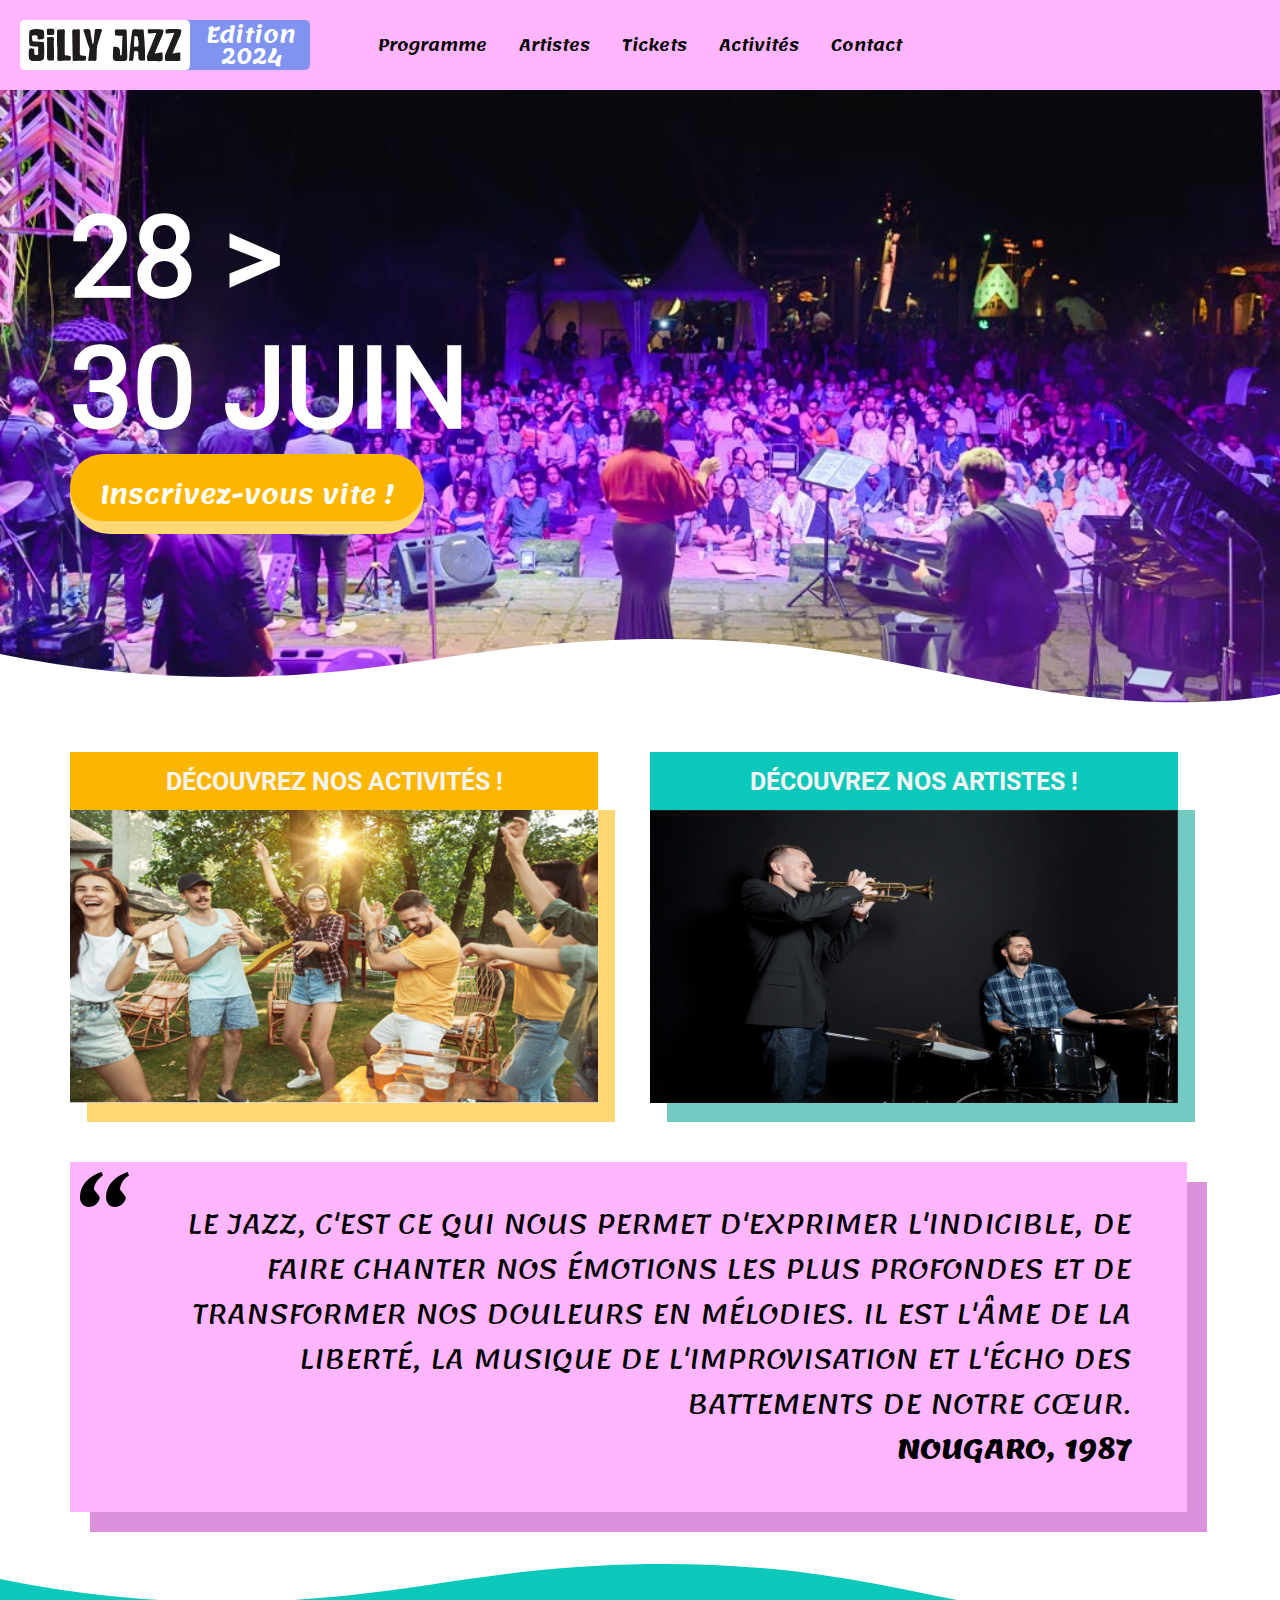
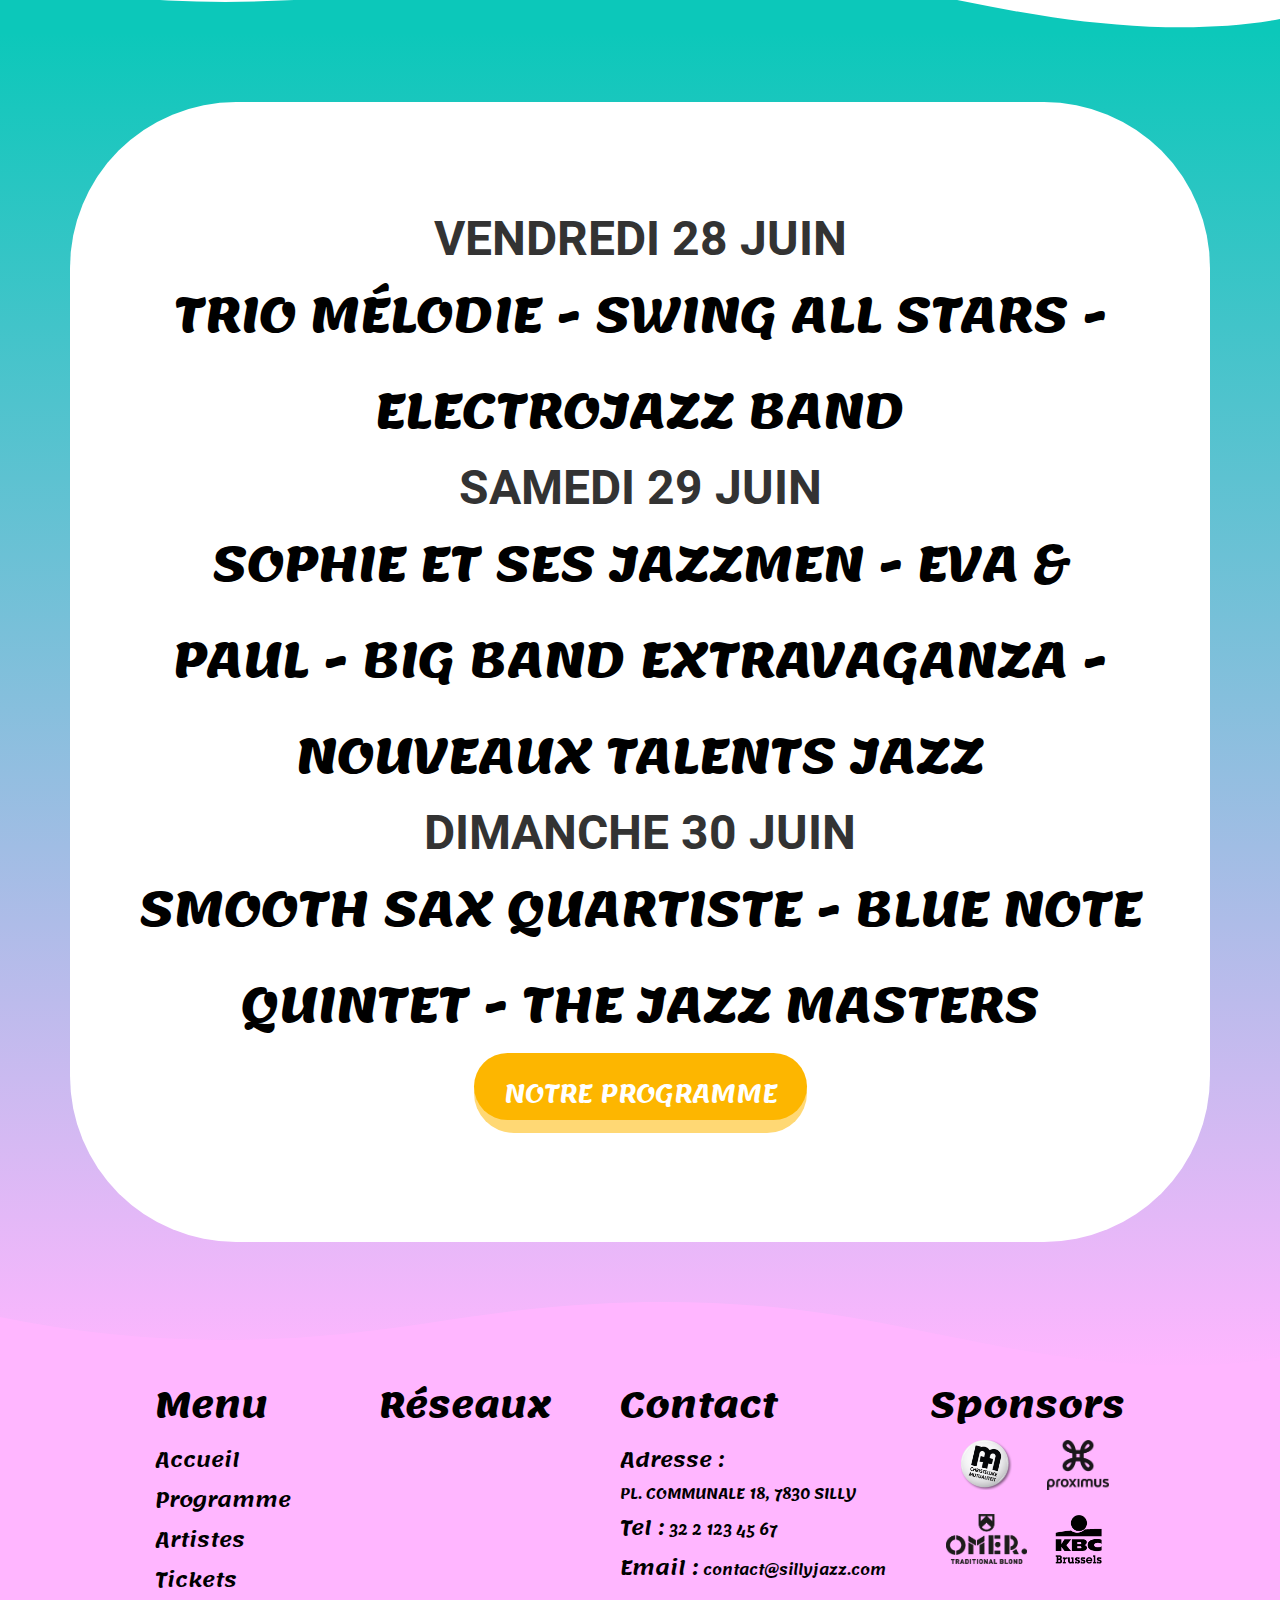
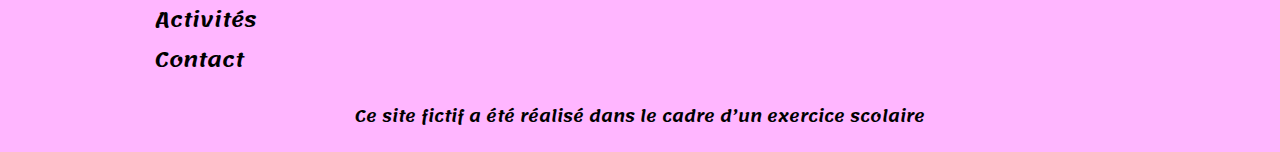
==== festival2024/index.html @ c4e8d59d "Add files via upload" ====
<!DOCTYPE html>
<html lang="fr">
<head>
    <meta charset="UTF-8">
    <meta name="viewport" content="width=device-width, initial-scale=1.0">
    <meta name="title" content="SillyJazz"> 
    <meta name="description" content="Rejoignez le Festival de Jazz Évasion 2024 à Silly pour trois jours de musique envoûtante, d'activités interactives et de gastronomie savoureuse dans un cadre accueillant et inclusif.">
    <link rel="stylesheet" href="style.css">
    <title>Accueil</title>
    <!-- lien font-awasome -->
    <link rel="stylesheet" href="https://cdnjs.cloudflare.com/ajax/libs/font-awesome/6.5.2/css/all.min.css" integrity="sha512-SnH5WK+bZxgPHs44uWIX+LLJAJ9/2PkPKZ5QiAj6Ta86w+fsb2TkcmfRyVX3pBnMFcV7oQPJkl9QevSCWr3W6A==" crossorigin="anonymous" referrerpolicy="no-referrer" />
    <link rel="manifest" href="manifest.json">
    <!-- icones windows -->
    <link rel="icon" type="image/png" href="images/icons/icon-16x16.png" sizes="16x16"> 
    <link rel="icon" type="image/png" href="images/icons/icon-32x32.png" sizes="32x32"> 
    <!-- icone racourcie safari -->
    <link rel="mask-icon" href="images/icons/icon-16x16.png" color="#ffffff">
    <!-- icones apple -->
    <link rel="apple-touch-icon" sizes="128x128" href="images/icons/icon-128x128.png"> 
    <link rel="apple-touch-icon" sizes="192x192" href="images/icons/icon-192x192.png">

    <!-- open-graph -->
    <meta property="og:title" content="SillyJazz festival">
    <meta property="og:type" content="website">
    <meta property="og:image" content="http://alexandre-boutry.be/images/logo.png">
    <meta property="og:image:width" content="1650"> <meta property="og:image:height" content="484">
    <meta property="og:url" content="http://alexandre-boutry.be/"> 
    <meta property="og:description" content="Rejoignez le Festival de Jazz Évasion 2024 à Silly pour trois jours de musique envoûtante, d'activités interactives et de gastronomie savoureuse dans un cadre accueillant et inclusif.">
    <!-- open-graph fa-x-twitter -->
    <meta name="twitter:card" content="summary">
    <meta name="twitter:site" content="http://alexandre-boutry.be/">
    <meta name="twitter:title" content="SillyJazz">
    <meta name="twitter:description" content="Rejoignez le Festival de Jazz Évasion 2024 à Silly pour trois jours de musique envoûtante, d'activités interactives et de gastronomie savoureuse dans un cadre accueillant et inclusif.">
    <meta name="twitter:image" content="http://alexandre-boutry.be/images/icons/icon-128x128_background.svg">
    
</head>
<body>
    <header> 
        <button id="ouvrirnav" class="menu-btn">&#9776;</button>
        <!-- premier navbar (visible jusqu'à 1200px sauf logo) -->
        <nav class="navbar">
            <a href="index.html" id="logo">
                <div class="logo-container">
                    <img src="images/logo.svg" alt="Silly Jazz Logo" class="logo">
                    <span class="edition"><h2>Edition<br>2024</h2></span>
                </div>
            </a>
            <nav class="nav">
                <ul>
                    <li><a href="programme.html">Programme</a></li>
                    <li><a href="artistes.html">Artistes</a></li>
                    <li><a href="tickets.html">Tickets</a></li>
                    <li><a href="activite.html">Activités</a></li>
                    <li><a href="contact.html">Contact</a></li>
                </ul>
            </nav>
            <div class="social-media">
                <a href=""><i class="fa-brands fa-facebook"></i></a>
                <a href=""><i class="fa-brands fa-x-twitter"></i></a>
                <a href=""><i class="fa-brands fa-spotify"></i></a>
                <a href=""><i class="fa-brands fa-youtube"></i></a>
            </div>
        </nav>
        <!-- deuxième navbar (caché -100vh au dessus de l'écran) -->
        <nav id="slidingMenu" class="menu-hidden">
            <button id="fermernav" class="menu-btn">&times;</button>
            <nav class="nav">
                <ul>
                    <li><a href="programme.html">Programme</a></li>
                    <li><a href="artistes.html">Artistes</a></li>
                    <li><a href="tickets.html">Tickets</a></li>
                    <li><a href="activite.html">Activités</a></li>
                    <li><a href="contact.html">Contact</a></li>
                </ul>
            </nav>
            <div class="social-media">
                <a href=""><i class="fa-brands fa-facebook"></i></a>
                <a href=""><i class="fa-brands fa-x-twitter"></i></a>
                <a href=""><i class="fa-brands fa-spotify"></i></a>
                <a href=""><i class="fa-brands fa-youtube"></i></a>
            </div>
        </nav>
    </header>
    <div class="index">
        <div class="index_header">
            <div></div>
            <div class="index_container">
                <h1>28 ><br>
                30 juin</h1>
                <a href="tickets.html"><button class="bouton">Inscrivez-vous vite !</button></a>

            </div>
            <div class="shape-divider-bottom1">
                <svg data-name="Layer 1" xmlns="http://www.w3.org/2000/svg" viewBox="0 0 1200 120" preserveAspectRatio="none">
                    <path d="M985.66,92.83C906.67,72,823.78,31,743.84,14.19c-82.26-17.34-168.06-16.33-250.45.39-57.84,11.73-114,31.07-172,41.86A600.21,600.21,0,0,1,0,27.35V120H1200V95.8C1132.19,118.92,1055.71,111.31,985.66,92.83Z" class="shape-fill"></path>
                </svg>
            </div>
        </div>
        <main class="main">
            <div class="info">
                <div class="card_container">
                    <div class="card1">
                        <a href="activite.html">
                            <div class="main_card">
                                <div class="titre">
                                    <h1>Découvrez nos activités !</h1>
                                </div>
                                <div class="content">
                                    <img src="images/card1.jpg" alt="Activités">
                                </div>
                            </div>
                            <div class="arriere_card"></div>
                        </a>
                    </div>
                    <div class="card2">
                             <a href="artistes.html">
                        <div class="main_card">
                            <div class="titre">
                                <h1>Découvrez nos artistes !</h1>
                            </div>
                            <div class="content">
                                <img src="images/card2.jpg" alt="Artistes">
                            </div>
                        </div>
                    <div class="arriere_card"></div>
                    </a>
                    </div>
                    <div class="card3">
                        <img src="images/citation.svg" alt="apostrophe">
                        <div class="main_card">
                            <p>Le jazz, c'est ce qui nous permet d'exprimer l'indicible, de faire chanter nos émotions les plus profondes et de transformer nos douleurs en mélodies. Il est l'âme de la liberté, la musique de l'improvisation et l'écho des battements de notre cœur.
                            </br><span> Nougaro, 1987</span></p>
                        </div>
                        <div class="arriere_card"></div>
                    </div>
                </div>
            </div>
            <div class="line_up">
                <div class="shape-divider-bottom2">
                    <svg data-name="Layer 1" xmlns="http://www.w3.org/2000/svg" viewBox="0 0 1200 120" preserveAspectRatio="none">
                        <path d="M985.66,92.83C906.67,72,823.78,31,743.84,14.19c-82.26-17.34-168.06-16.33-250.45.39-57.84,11.73-114,31.07-172,41.86A600.21,600.21,0,0,1,0,27.35V120H1200V95.8C1132.19,118.92,1055.71,111.31,985.66,92.83Z" class="shape-fill"></path>
                    </svg>
                </div>
                <div class="line_up_flex">
                <div class="line_up_container">
                    <div class="line_up_text">
                        <a href="programme.html"><span class="date"><h2>vendredi 28 juin</h2></span></a>
                        <a href="artistes_detail.html"><span>TRIO méLODIE</span></a><a href="artistes_detail.html"><span> - Swing all stars</span></a><a href="artistes_detail.html"><span> - ElectroJazz Band</span></a>
                        <a href="programme.html"><span class="date"><h2>samedi 29 juin</h2></span></a>
                        <a href="artistes_detail.html"><span>Sophie et ses Jazzmen</span></a><a href="artistes_detail.html"><span> - Eva & <br>Paul </span></a><a href="artistes_detail.html"><span> - Big Band Extravaganza </span></a><a href="artistes_detail.html"><span> - Nouveaux Talents Jazz</span></a>
                        <a href="programme.html"><span class="date"><h2>dimanche 30 juin</h2></span></a>
                        <a href="artistes_detail.html"><span>Smooth Sax Quartiste </span></a><a href="artistes_detail.html"><span>- Blue Note Quintet </span></a><a href="artistes_detail.html"><span> - The Jazz Masters</span></a>
                        <br><a href="programme.html"><button class="bouton">NOTRE PROGRAMME</button></a>
                    </div>
                </div>
                </div>
            </div>
        </main>
    </div>
    <footer>
        <div class="shape-divider-bottom3">
            <svg data-name="Layer 1" xmlns="http://www.w3.org/2000/svg" viewBox="0 0 1200 120" preserveAspectRatio="none">
                <path d="M985.66,92.83C906.67,72,823.78,31,743.84,14.19c-82.26-17.34-168.06-16.33-250.45.39-57.84,11.73-114,31.07-172,41.86A600.21,600.21,0,0,1,0,27.35V120H1200V95.8C1132.19,118.92,1055.71,111.31,985.66,92.83Z" class="shape-fill"></path>
            </svg>
        </div>
        <div class="footer">
            <div class="espace_footer"></div>
            <div class="menu">
                <h3>Menu</h3>
                <ul>
                    <li><a href="index.html">Accueil</a></li>
                    <li><a href="programme.html">Programme</a></li>
                    <li><a href="artistes.html">Artistes</a></li>
                    <li><a href="tickets.html">Tickets</a></li>
                    <li><a href="activite.html">Activités</a></li>
                    <li><a href="contact.html">Contact</a></li>
                </ul>
            </div>
            <div class="social">
                <h3>Réseaux</h3>
                <div class="social-media">
                    <a href=""><i class="fa-brands fa-facebook"></i></a>
                    <a href=""><i class="fa-brands fa-x-twitter"></i></a>
                    <a href=""><i class="fa-brands fa-spotify"></i></a>
                    <a href=""><i class="fa-brands fa-youtube"></i></a>
                </div>
            </div>
            <div class="contact">
                <h3>Contact</h3>
                <p><span>Adresse :</span><br>PL. COMMUNALE 18, 7830 SILLY</p>
                <p><span>Tel :</span> 32 2 123 45 67</p>
                <p><span>Email :</span> contact@sillyjazz.com</p>
            </div>
            <div class="sponsor">
                <h3>Sponsors</h3>
                <div class="sponsors">
                    <a href="https://www.kbcbrussels.be/particuliers/fr.html?zone=topnav"><img src="images/partenaires/mutualite.png" alt="partenaire Mutualité chétienne"></a>
                    <a href="https://www.proximus.be/fr"><img src="images/partenaires/proximus.png" alt="partenaire Proximus"></a>
                    <a href="https://www.omervanderghinste.be/fr"><img src="images/partenaires/omer.png" alt="partenaire OMER Bière traditionnelle"></a>
                    <a href="https://www.cm.be/nl/welkom-bij-cm"><img src="images/partenaires/kbc.png" alt="partenaire KBC Bruxelles"></a>                 
                </div>
            </div>
            <div class="espace_footer"></div>
            <div class="footer-note">
                <p>Ce site fictif a été réalisé dans le cadre d’un exercice scolaire</p>
            </div>
        </div>
    </footer>
</body>
</html>

<script>
    document.addEventListener("DOMContentLoaded", function() {
const ouvrirnav = document.getElementById("ouvrirnav");
const fermernav = document.getElementById("fermernav");
const slidingMenu = document.getElementById("slidingMenu");

ouvrirnav.addEventListener("click", function() {
    slidingMenu.classList.add("menu-visible");
    slidingMenu.classList.remove("menu-hidden");
});

fermernav.addEventListener("click", function() {
    slidingMenu.classList.remove("menu-visible");
    slidingMenu.classList.add("menu-hidden");
    });
});
</script>
---- festival2024/style.css ----
@charset "UTF-8";
@font-face {
  font-family: "Lemonada Regular";
  font-style: normal;
  font-weight: normal;
  src: local("Lemonada Regular"), url("font/Lemonada-Regular.woff") format("woff");
}
@font-face {
  font-family: "Lemonada Light";
  font-style: normal;
  font-weight: normal;
  src: local("Lemonada Light"), url("font/Lemonada-Light.woff") format("woff");
}
@font-face {
  font-family: "Lemonada SemiBold";
  font-style: normal;
  font-weight: normal;
  src: local("Lemonada SemiBold"), url("font/Lemonada-SemiBold.woff") format("woff");
}
@font-face {
  font-family: "Lemonada Bold";
  font-style: normal;
  font-weight: normal;
  src: local("Lemonada Bold"), url("font/Lemonada-Bold.woff") format("woff");
}
@font-face {
  font-family: "Roboto_Regular";
  src: url(font/Roboto-Regular.ttf);
}
@font-face {
  font-family: "Roboto_Bold";
  src: url(font/Roboto-Bold.ttf);
}
.menu-btn {
  background-color: transparent;
  border: none;
  color: #000000;
  font-size: 50px;
  cursor: pointer;
  display: none;
  position: absolute;
  top: 10px;
  right: 20px;
  z-index: 100;
}

.navbar, #slidingMenu {
  font-family: Lemonada SemiBold;
}

.navbar {
  background-color: #FFB6FF;
  color: #000000;
  display: flex;
  align-items: center;
  padding: 10px 20px;
  height: 70px;
  z-index: 99;
}
.navbar #logo {
  z-index: 101;
}
.navbar #logo .logo-container {
  z-index: 1001;
  display: flex;
  align-items: center;
  height: 50px;
}
.navbar #logo .logo-container .logo {
  height: 100%;
  z-index: 3;
}
.navbar #logo .logo-container .edition {
  background-color: #8093F1;
  padding: 5px 10px;
  margin-left: 0px;
  border-radius: 5px;
  height: 80%;
  position: relative;
  left: -10px;
  width: 110px;
  z-index: 2;
}
.navbar #logo .logo-container .edition h2 {
  color: #fff;
  position: absolute;
  right: 14px;
  top: 4px;
  line-height: 21px;
  font-size: 22px;
  text-align: center;
}
.navbar .nav {
  position: absolute;
  left: 50%;
  transform: translate(-50%, 0);
}
.navbar .nav ul {
  list-style-type: none;
  display: flex;
  margin: 0;
  padding: 0;
}
.navbar .nav ul li {
  font-size: 16px;
  margin: 0 16px;
}
.navbar .nav ul li a {
  text-decoration: none;
  color: black;
  font-weight: bold;
}
.navbar .social-media {
  position: absolute;
  right: 5%;
  display: flex;
  flex-direction: row;
  justify-content: center;
  width: 200px;
  font-size: 30px;
  gap: 20%;
}
.navbar .social-media a {
  height: 55px;
}
.navbar .social-media i {
  color: black;
}

nav#slidingMenu {
  z-index: 100;
  position: fixed;
  top: 0;
  left: 0;
  width: 100%;
  height: 100vh;
  background: linear-gradient(to bottom, #FFB6FF, #8093F1);
  color: #000000;
  overflow: hidden;
  transition: max-height 0.5s ease-in-out;
  max-height: 0;
}
nav#slidingMenu .nav {
  position: relative;
  top: 20%;
  left: 50%;
  transform: translate(-50%, 0);
  height: 70%;
}
nav#slidingMenu .nav ul {
  list-style: none;
  padding: 0;
  margin: 0;
  text-align: center;
  display: flex;
  flex-direction: column;
  justify-content: space-evenly;
  height: 100%;
}
nav#slidingMenu .nav ul li a {
  color: #000000;
  text-decoration: none;
  font-size: 25px;
}
nav#slidingMenu .social-media {
  position: absolute;
  width: 200px;
  height: 10%;
  bottom: 0;
  left: 50%;
  transform: translateX(-50%);
  display: flex;
  flex-direction: row;
  justify-content: center;
  font-size: 30px;
  gap: 20%;
  font-size: 3rem;
}
nav#slidingMenu .social-media a {
  display: flex;
  justify-content: baseline;
  text-decoration: none;
}
nav#slidingMenu .social-media a i {
  color: #000000;
}
nav#slidingMenu .menu-btn {
  position: absolute;
  top: 10px;
  right: 20px;
  background-color: transparent;
  color: #000000;
  border: none;
  font-size: 50px;
  cursor: pointer;
  margin: 10px;
}

#slidingMenu.menu-visible {
  max-height: 100vh;
}

footer {
  position: relative;
  bottom: 0;
  width: 100%;
  font-size: 14px;
}
footer .footer {
  position: absolute;
  background-color: #FFB6FF;
  color: black;
  width: 100%;
  display: grid;
  grid-template-columns: repeat(8, 1fr);
  align-items: start;
}
footer .footer h3 {
  font-size: 35px;
  font-family: Lemonada bold;
}
footer .footer .menu {
  grid-column: span 1;
}
footer .footer .menu ul, footer .footer .contact p {
  list-style-type: none;
  padding: 0;
  text-align: left;
  font-family: Lemonada SemiBold;
}
footer .footer .menu ul li a, footer .footer .contact span {
  text-decoration: none;
  color: black;
  font-weight: bold;
  font-size: 20px;
}
footer .footer .social, footer .footer .contact {
  grid-column: span 2;
}
footer .footer .social, footer .footer .sponsor {
  text-align: center;
}
footer .footer .social-media {
  display: flex;
  flex-direction: row;
  justify-content: center;
  font-size: 40px;
  gap: 7%;
}
footer .footer .social-media a {
  height: 50px;
}
footer .footer .social-media i {
  color: black;
}
footer .footer .sponsors {
  display: grid;
  grid-column: span 1;
  grid-template-columns: repeat(2, 1fr);
  gap: 20px;
  justify-items: center;
  justify-content: center;
  width: 0px;
  position: relative;
  left: 50%;
}
footer .footer .sponsors img {
  height: 50px;
}
footer .footer .footer-note {
  grid-column: span 8;
  text-align: center;
  margin-top: 20px;
  margin-bottom: 20px;
  font-size: 16px;
  font-family: Lemonada SemiBold;
}

.shape-divider-bottom1 {
  position: relative;
  bottom: -1px;
  width: 100%;
  overflow: hidden;
  line-height: 0;
}

.shape-divider-bottom2 {
  display: block;
  position: relative;
  top: -69px;
  left: 0;
  width: 100%;
  overflow: hidden;
  line-height: 0;
}

.shape-divider-bottom3 {
  position: absolute;
  bottom: -1px;
  left: 0;
  width: 100%;
  overflow: hidden;
  line-height: 0;
}

.shape-divider-bottom1 svg, .shape-divider-bottom2 svg, .shape-divider-bottom3 svg {
  position: relative;
  display: block;
  width: calc(100% + 1.3px);
  height: 70px;
}

.shape-divider-bottom1 .shape-fill {
  fill: white;
}

.shape-divider-bottom2 .shape-fill {
  fill: #0CC8BA;
}

.shape-divider-bottom3 .shape-fill {
  fill: #FFB6FF;
}

.programme {
  height: auto;
  width: 100%;
  display: grid;
  grid-template-columns: 1fr 1fr;
  grid-template-rows: auto;
  grid-template-areas: "img1 text1" "img2 text2" "img3 text3";
  grid-template-rows: auto;
}
.programme .card, .programme .cardimg {
  width: 100%;
  height: auto;
}
.programme .card {
  display: flex;
  flex-direction: row;
  align-items: center;
  justify-content: center;
}
.programme .card .texte {
  display: flex;
  flex-direction: column;
  justify-content: space-between;
  height: auto;
  width: auto;
  text-align: left;
  text-transform: uppercase;
  font-size: 20px;
  padding: 20px;
}
.programme .card .texte h2 {
  font-family: "Roboto_Bold";
}
.programme .card .texte p {
  font-family: Lemonada Bold;
}
.programme .card .texte p a {
  text-decoration: none;
  color: black;
}
.programme .card .texte p a:hover {
  color: white;
  text-decoration: underline;
}
.programme .card .texte p a:hover span {
  color: white;
  text-decoration: underline;
  text-decoration-color: white;
}
.programme .card .texte p a span {
  color: #333333;
}
.programme .cardimg:nth-of-type(1) {
  grid-area: img1;
}
.programme .card:nth-of-type(2) .texte {
  grid-area: text1;
}
.programme .cardimg:nth-of-type(3) {
  grid-area: img2;
}
.programme .card:nth-of-type(4) .texte {
  grid-area: text2;
}
.programme .cardimg:nth-of-type(5) {
  grid-area: img3;
}
.programme .card:nth-of-type(6) .texte {
  grid-area: text3;
}
.programme .card:nth-of-type(5), .programme .cardimg:nth-of-type(6) {
  height: 60vh;
}
.programme .cardimg img {
  width: 100%;
  height: 100%;
  object-fit: cover;
}

@media (max-width: 1024px) {
  .programme {
    grid-template-columns: 1fr;
    grid-template-areas: "img1" "text1" "text2" "img2" "text3" "img3";
  }
  .programme .card {
    width: 100%;
    height: auto;
  }
  .programme .card .texte {
    padding-top: 2rem;
    padding-bottom: 2rem;
  }
  .programme .cardimg {
    height: 50vh;
  }
  .programme .card:nth-of-type(5) {
    height: auto;
  }
  .programme .cardimg:nth-of-type(6) {
    height: 50vh;
  }
}
.index .index_header {
  width: 100%;
  height: 100%;
  background-image: url("images/Accueil.jpg");
  background-position: center;
  background-repeat: no-repeat;
  background-size: cover;
  display: flex;
  flex-direction: column;
  justify-content: space-between;
  align-items: center;
}
.index .index_header .index_container {
  position: relative;
  height: 100%;
  width: 1140px;
  display: flex;
  flex-direction: column;
  justify-content: space-evenly;
  align-items: left;
  padding-block: 8%;
}
.index .index_header .index_container h1 {
  font-size: 7rem;
  line-height: normal;
  font-family: "Roboto_Regular";
  color: white;
  text-align: left;
  justify-content: left;
  padding: 0;
  height: auto;
}
.index .index_header .index_container .bouton {
  position: relative;
  padding: 15px 30px;
  font-size: 25px;
  width: fit-content;
  font-family: Lemonada SemiBold;
  color: white;
  background-color: #FFD874;
  border: none;
  z-index: 1;
  border-radius: 4rem;
  transition: transform 0.2s, box-shadow 0.2s;
  font-weight: bold;
}
.index .index_header .index_container .bouton::before {
  content: "";
  position: absolute;
  top: 0px;
  left: 0;
  right: 0;
  bottom: 13px;
  background-color: #FDB600;
  border-radius: 4rem;
  z-index: -1;
  transition: all 0.2s;
}
.index .index_header .index_container .bouton:hover {
  transform: translateY(-5px);
}
.index .index_header .index_container .bouton:hover::before {
  bottom: 5px;
}
.index main .info {
  padding-bottom: 75px;
  background-color: white;
}
.index main .info .card1 .main_card .titre {
  background-color: #FDB600;
}
.index main .info .card1 .arriere_card {
  background-color: #FFD874;
}
.index main .info .card2 .main_card .titre {
  background-color: #0CC8BA;
}
.index main .info .card2 .arriere_card {
  background-color: #72CAC3;
}
.index main .info .card3 {
  background-color: #FFB6FF;
}
.index main .info .card3 .arriere_card {
  background-color: #DC91DC;
}
.index main .info .card_container {
  position: relative;
  left: 50%;
  transform: translate(-50%, 0);
  width: 1140px;
  padding-top: 5vh;
  padding-bottom: 5vh;
  display: grid;
  grid-template-columns: repeat(2, 1fr);
  grid-gap: 20px;
}
.index main .info .card_container .card1 {
  grid-area: 1/1/1/2;
  width: 550px;
  height: 390px;
}
.index main .info .card_container .card2 {
  grid-area: 1/2/1/3;
  width: 550px;
  height: 390px;
}
.index main .info .card_container .card3 {
  grid-area: 2/1/2/3;
  position: relative;
  width: 98%;
  height: 350px;
  display: flex;
  justify-content: center;
  align-items: center;
}
.index main .info .card_container .card3 img {
  height: 35px;
  position: absolute;
  top: 10px;
  left: 10px;
}
.index main .info .card_container .card3 .main_card {
  width: 90%;
  font-family: Lemonada Regular;
  font-size: 27px;
  text-transform: uppercase;
  line-height: 45px;
  text-align: right;
}
.index main .info .card_container .card3 .main_card span {
  font-family: Lemonada Bold;
}
.index main .info .card_container .card3 .arriere_card {
  position: absolute;
  top: 20px;
  left: 20px;
  width: 100%;
  height: 100%;
  z-index: -1;
  transition: transform 0.5s ease;
}
.index main .info .card_container .card1, .index main .info .card_container .card2 {
  position: relative;
  overflow: hidden;
}
.index main .info .card_container .card1 a, .index main .info .card_container .card2 a {
  text-decoration: none;
}
.index main .info .card_container .card1 a .arriere_card, .index main .info .card_container .card2 a .arriere_card {
  position: absolute;
  top: 15%;
  left: 3%;
  width: 96%;
  height: 80%;
  transition: transform 0.5s ease;
}
.index main .info .card_container .card1 a .main_card, .index main .info .card_container .card2 a .main_card {
  position: relative;
  overflow: hidden;
  width: 96%;
  height: 100%;
  z-index: 1;
}
.index main .info .card_container .card1 a .main_card .titre, .index main .info .card_container .card2 a .main_card .titre {
  z-index: 10;
  position: relative;
  top: 0;
  left: 0;
  height: 15%;
  width: 100%;
  color: #f4f4f4;
  display: flex;
  align-items: center;
  justify-content: center;
}
.index main .info .card_container .card1 a .main_card .titre h1, .index main .info .card_container .card2 a .main_card .titre h1 {
  height: 100%;
  font-size: 25px;
  transition: all 1s ease;
  line-height: 23px;
  font-family: "Roboto_Bold";
}
.index main .info .card_container .card1 a .main_card .content, .index main .info .card_container .card2 a .main_card .content {
  position: relative;
  height: 75%;
}
.index main .info .card_container .card1 a .main_card .content img, .index main .info .card_container .card2 a .main_card .content img {
  position: relative;
  width: 100%;
  height: 100%;
  transition: transform 0.5s ease;
}
.index main .info .card1:hover .arriere_card, .index main .info .card2:hover .arriere_card {
  transform: translate(8px, 16px);
}
.index main .info .main_card:hover .content img {
  transform: scale(1.05);
}
.index main .line_up {
  height: auto;
  background: linear-gradient(to bottom, #0CC8BA, #FFB6FF);
  padding-bottom: 10%;
}
.index main .line_up .line_up_flex {
  display: flex;
  align-items: center;
  justify-content: center;
}
.index main .line_up .line_up_flex .line_up_container {
  display: flex;
  align-items: center;
  justify-content: center;
  width: 1140px;
  height: 1140px;
  background-color: white;
  border-radius: 166px;
}
.index main .line_up .line_up_flex .line_up_container .line_up_text {
  text-align: center;
  text-transform: uppercase;
  padding: 20px;
}
.index main .line_up .line_up_flex .line_up_container .line_up_text a {
  text-decoration: none;
}
.index main .line_up .line_up_flex .line_up_container .line_up_text span {
  font-family: Lemonada Bold;
  font-size: 3rem;
  color: black;
}
.index main .line_up .line_up_flex .line_up_container .line_up_text span:hover {
  color: #0CC8BA;
}
.index main .line_up .line_up_flex .line_up_container .line_up_text .date {
  font-family: "Roboto_Bold";
  font-size: 2rem;
  color: #333333;
}
.index main .line_up .line_up_flex .line_up_container .line_up_text .date:hover {
  color: #333333;
}
.index main .line_up .line_up_flex .line_up_container .line_up_text .bouton {
  position: relative;
  padding: 15px 30px;
  font-size: 25px;
  font-family: Lemonada SemiBold;
  color: white;
  background-color: #FFD874;
  border: none;
  z-index: 1;
  border-radius: 4rem;
  transition: transform 0.2s, box-shadow 0.2s;
  font-weight: bold;
}
.index main .line_up .line_up_flex .line_up_container .line_up_text .bouton::before {
  content: "";
  position: absolute;
  top: 0px;
  left: 0;
  right: 0;
  bottom: 13px;
  background-color: #FDB600;
  border-radius: 4rem;
  z-index: -1;
  transition: all 0.2s;
}
.index main .line_up .line_up_flex .line_up_container .line_up_text .bouton:hover {
  transform: translateY(-5px);
}
.index main .line_up .line_up_flex .line_up_container .line_up_text .bouton:hover::before {
  bottom: 5px;
}

@media (max-width: 1200px) {
  .index .index_header .index_container {
    width: 90%;
  }
  .index .index_header .index_container h1 {
    font-size: 7rem;
  }
  .index main .info .card_container {
    width: 90%;
    position: relative;
    left: 50%;
    transform: translateX(-50%);
  }
  .index main .info .card_container .card1, .index main .info .card_container .card2 {
    width: 100%;
    height: auto;
  }
  .index main .info .card_container .card1 a .main_card .titre, .index main .info .card_container .card2 a .main_card .titre {
    height: 20%;
  }
  .index main .info .card_container .card1 a .main_card .titre h1, .index main .info .card_container .card2 a .main_card .titre h1 {
    padding: 10px;
    font-size: 23px;
    transition: all 1s ease;
  }
  .index main .info .card_container .card1 a .content, .index main .info .card_container .card2 a .content {
    height: 65%;
  }
  .index main .info .card_container .card1 a .arriere_card, .index main .info .card_container .card2 a .arriere_card {
    height: 78%;
    left: 2%;
    width: 96%;
    top: 20%;
  }
  .index main .info .card_container .card3 {
    height: auto;
  }
  .index main .info .card_container .card3 .main_card {
    font-size: 20px;
    line-height: 30px;
    padding: 20px;
    padding-top: 50px;
  }
  .index main .info .card_container .card3 .arriere_card {
    height: 96%;
    left: 1%;
  }
  .index main .info .card_container .card1:hover .arriere_card, .index main .info .card_container .card2:hover .arriere_card {
    transform: translate(2px, 4px);
  }
  .index main .line_up .line_up_flex .line_up_container {
    display: flex;
    align-items: center;
    justify-content: center;
    width: 80%;
    height: auto;
    background-color: white;
    border-radius: 166px;
    padding: 20px;
  }
  .index main .line_up .line_up_flex .line_up_container .line_up_text span {
    font-family: Lemonada SemiBold;
    font-size: 2rem;
    color: black;
  }
  .index main .line_up .line_up_flex .line_up_container .line_up_text .date {
    font-size: 26px;
  }
  .index main .line_up .line_up_flex .line_up_container .line_up_text .bouton {
    font-size: 20px;
    padding: 10px 10px;
    width: 300px;
  }
}
@media (max-width: 600px) {
  .index .index_header .index_container {
    align-items: center;
  }
  .index .index_header .index_container h1 {
    font-size: 90px;
    width: auto;
  }
  .index .index_header .index_container .bouton {
    font-size: 20px;
  }
  .index .index_header .shape-divider-bottom1 svg {
    height: 50px;
  }
  .index main .info .card_container {
    grid-template-columns: repeat(1, 1fr);
  }
  .index main .info .card_container .card1 {
    grid-area: 1/1/1/2;
  }
  .index main .info .card_container .card2 {
    grid-area: 2/1/2/2;
  }
  .index main .info .card_container .card3 {
    grid-area: 3/1/3/2;
  }
  .index main .info .card_container .card3 .arriere_card {
    height: 98%;
    left: 2%;
  }
  .index main .line_up .shape-divider-bottom2 {
    top: -49px;
  }
  .index main .line_up .shape-divider-bottom2 svg {
    height: 50px;
  }
  .index main .line_up .line_up_flex .line_up_container {
    border-radius: 60px;
  }
  .index main .line_up .line_up_flex .line_up_container .line_up_text span {
    font-family: Lemonada SemiBold;
    font-size: 20px;
    color: black;
  }
  .index main .line_up .line_up_flex .line_up_container .line_up_text .date {
    font-size: 18px;
  }
}
.shape-divider-bottom1 {
  position: relative;
  bottom: -1px;
  width: 100%;
  overflow: hidden;
  line-height: 0;
}

.shape-divider-bottom2 {
  display: block;
  position: relative;
  top: -69px;
  left: 0;
  width: 100%;
  overflow: hidden;
  line-height: 0;
}

.shape-divider-bottom3 {
  position: absolute;
  bottom: -1px;
  left: 0;
  width: 100%;
  overflow: hidden;
  line-height: 0;
}

.shape-divider-bottom1 svg, .shape-divider-bottom2 svg, .shape-divider-bottom3 svg {
  position: relative;
  display: block;
  width: calc(100% + 1.3px);
  height: 70px;
}

.shape-divider-bottom1 .shape-fill {
  fill: white;
}

.shape-divider-bottom2 .shape-fill {
  fill: #0CC8BA;
}

.shape-divider-bottom3 .shape-fill {
  fill: #FFB6FF;
}

.menu-btn {
  background-color: transparent;
  border: none;
  color: #000000;
  font-size: 50px;
  cursor: pointer;
  display: none;
  position: absolute;
  top: 10px;
  right: 20px;
  z-index: 100;
}

.navbar, #slidingMenu {
  font-family: Lemonada SemiBold;
}

.navbar {
  background-color: #FFB6FF;
  color: #000000;
  display: flex;
  align-items: center;
  padding: 10px 20px;
  height: 70px;
  z-index: 99;
}
.navbar #logo {
  z-index: 101;
}
.navbar #logo .logo-container {
  z-index: 1001;
  display: flex;
  align-items: center;
  height: 50px;
}
.navbar #logo .logo-container .logo {
  height: 100%;
  z-index: 3;
}
.navbar #logo .logo-container .edition {
  background-color: #8093F1;
  padding: 5px 10px;
  margin-left: 0px;
  border-radius: 5px;
  height: 80%;
  position: relative;
  left: -10px;
  width: 110px;
  z-index: 2;
}
.navbar #logo .logo-container .edition h2 {
  color: #fff;
  position: absolute;
  right: 14px;
  top: 4px;
  line-height: 21px;
  font-size: 22px;
  text-align: center;
}
.navbar .nav {
  position: absolute;
  left: 50%;
  transform: translate(-50%, 0);
}
.navbar .nav ul {
  list-style-type: none;
  display: flex;
  margin: 0;
  padding: 0;
}
.navbar .nav ul li {
  font-size: 16px;
  margin: 0 16px;
}
.navbar .nav ul li a {
  text-decoration: none;
  color: black;
  font-weight: bold;
}
.navbar .social-media {
  position: absolute;
  right: 5%;
  display: flex;
  flex-direction: row;
  justify-content: center;
  width: 200px;
  font-size: 30px;
  gap: 20%;
}
.navbar .social-media a {
  height: 55px;
}
.navbar .social-media i {
  color: black;
}

nav#slidingMenu {
  z-index: 100;
  position: fixed;
  top: 0;
  left: 0;
  width: 100%;
  height: 100vh;
  background: linear-gradient(to bottom, #FFB6FF, #8093F1);
  color: #000000;
  overflow: hidden;
  transition: max-height 0.5s ease-in-out;
  max-height: 0;
}
nav#slidingMenu .nav {
  position: relative;
  top: 20%;
  left: 50%;
  transform: translate(-50%, 0);
  height: 70%;
}
nav#slidingMenu .nav ul {
  list-style: none;
  padding: 0;
  margin: 0;
  text-align: center;
  display: flex;
  flex-direction: column;
  justify-content: space-evenly;
  height: 100%;
}
nav#slidingMenu .nav ul li a {
  color: #000000;
  text-decoration: none;
  font-size: 25px;
}
nav#slidingMenu .social-media {
  position: absolute;
  width: 200px;
  height: 10%;
  bottom: 0;
  left: 50%;
  transform: translateX(-50%);
  display: flex;
  flex-direction: row;
  justify-content: center;
  font-size: 30px;
  gap: 20%;
  font-size: 3rem;
}
nav#slidingMenu .social-media a {
  display: flex;
  justify-content: baseline;
  text-decoration: none;
}
nav#slidingMenu .social-media a i {
  color: #000000;
}
nav#slidingMenu .menu-btn {
  position: absolute;
  top: 10px;
  right: 20px;
  background-color: transparent;
  color: #000000;
  border: none;
  font-size: 50px;
  cursor: pointer;
  margin: 10px;
}

#slidingMenu.menu-visible {
  max-height: 100vh;
}

footer {
  position: relative;
  bottom: 0;
  width: 100%;
  font-size: 14px;
}
footer .footer {
  position: absolute;
  background-color: #FFB6FF;
  color: black;
  width: 100%;
  display: grid;
  grid-template-columns: repeat(8, 1fr);
  align-items: start;
}
footer .footer h3 {
  font-size: 35px;
  font-family: Lemonada bold;
}
footer .footer .menu {
  grid-column: span 1;
}
footer .footer .menu ul, footer .footer .contact p {
  list-style-type: none;
  padding: 0;
  text-align: left;
  font-family: Lemonada SemiBold;
}
footer .footer .menu ul li a, footer .footer .contact span {
  text-decoration: none;
  color: black;
  font-weight: bold;
  font-size: 20px;
}
footer .footer .social, footer .footer .contact {
  grid-column: span 2;
}
footer .footer .social, footer .footer .sponsor {
  text-align: center;
}
footer .footer .social-media {
  display: flex;
  flex-direction: row;
  justify-content: center;
  font-size: 40px;
  gap: 7%;
}
footer .footer .social-media a {
  height: 50px;
}
footer .footer .social-media i {
  color: black;
}
footer .footer .sponsors {
  display: grid;
  grid-column: span 1;
  grid-template-columns: repeat(2, 1fr);
  gap: 20px;
  justify-items: center;
  justify-content: center;
  width: 0px;
  position: relative;
  left: 50%;
}
footer .footer .sponsors img {
  height: 50px;
}
footer .footer .footer-note {
  grid-column: span 8;
  text-align: center;
  margin-top: 20px;
  margin-bottom: 20px;
  font-size: 16px;
  font-family: Lemonada SemiBold;
}

@media (max-width: 1500px) {
  .programme {
    grid-template-columns: 1fr;
  }
}
@media (max-width: 1200px) {
  header .navbar .nav ul, header .navbar .social-media {
    display: none;
  }
  header .bouton {
    font-size: 20px;
    padding: 10px 10px;
    width: 300px;
  }
  .menu-btn {
    display: block;
  }
}
@media (max-width: 1024px) {
  footer .footer {
    grid-template-columns: repeat(17, 1fr);
  }
  footer .footer div {
    text-align: center;
  }
  footer .footer .menu {
    grid-area: 1/2/1/7;
  }
  footer .footer .social {
    grid-area: 1/7/1/12;
  }
  footer .footer .contact {
    grid-area: 1/12/1/17;
  }
  footer .footer .sponsor {
    text-align: center;
    grid-area: 2/2/2/17;
    grid-template-columns: repeat(4, 1fr);
  }
  footer .footer .sponsors {
    grid-template-columns: repeat(4, 1fr);
  }
  footer .footer .footer-note {
    text-align: center;
    grid-area: 3/2/3/17;
  }
  footer .footer .menu ul, footer .footer .contact p {
    text-align: center;
  }
  footer .footer .social-media {
    flex-direction: column;
  }
}
@media (max-width: 600px) {
  footer .shape-divider-bottom3 svg {
    height: 20px;
  }
  footer .footer {
    grid-template-columns: repeat(1, 1fr);
  }
  footer .footer .menu {
    grid-area: 1/1/1/1;
  }
  footer .footer .social {
    grid-area: 2/1/2/1;
  }
  footer .footer .contact {
    grid-area: 3/1/3/1;
  }
  footer .footer .sponsor {
    grid-area: 4/1/4/1;
    grid-template-columns: repeat(4, 1fr);
  }
  footer .footer .footer-note {
    grid-area: 5/1/5/1;
  }
  footer .footer .sponsors {
    grid-template-columns: repeat(2, 1fr);
  }
}
.programme {
  height: auto;
  width: 100%;
  display: grid;
  grid-template-columns: 1fr 1fr;
  grid-template-rows: auto;
  grid-template-areas: "img1 text1" "img2 text2" "img3 text3";
  grid-template-rows: auto;
}
.programme .card, .programme .cardimg {
  width: 100%;
  height: auto;
}
.programme .card {
  display: flex;
  flex-direction: row;
  align-items: center;
  justify-content: center;
}
.programme .card .texte {
  display: flex;
  flex-direction: column;
  justify-content: space-between;
  height: auto;
  width: auto;
  text-align: left;
  text-transform: uppercase;
  font-size: 20px;
  padding: 20px;
}
.programme .card .texte h2 {
  font-family: "Roboto_Bold";
}
.programme .card .texte p {
  font-family: Lemonada Bold;
}
.programme .card .texte p a {
  text-decoration: none;
  color: black;
}
.programme .card .texte p a:hover {
  color: white;
  text-decoration: underline;
}
.programme .card .texte p a:hover span {
  color: white;
  text-decoration: underline;
  text-decoration-color: white;
}
.programme .card .texte p a span {
  color: #333333;
}
.programme .cardimg:nth-of-type(1) {
  grid-area: img1;
}
.programme .card:nth-of-type(2) .texte {
  grid-area: text1;
}
.programme .cardimg:nth-of-type(3) {
  grid-area: img2;
}
.programme .card:nth-of-type(4) .texte {
  grid-area: text2;
}
.programme .cardimg:nth-of-type(5) {
  grid-area: img3;
}
.programme .card:nth-of-type(6) .texte {
  grid-area: text3;
}
.programme .card:nth-of-type(5), .programme .cardimg:nth-of-type(6) {
  height: 60vh;
}
.programme .cardimg img {
  width: 100%;
  height: 100%;
  object-fit: cover;
}

@media (max-width: 1024px) {
  .programme {
    grid-template-columns: 1fr;
    grid-template-areas: "img1" "text1" "text2" "img2" "text3" "img3";
  }
  .programme .card {
    width: 100%;
    height: auto;
  }
  .programme .card .texte {
    padding-top: 2rem;
    padding-bottom: 2rem;
  }
  .programme .cardimg {
    height: 50vh;
  }
  .programme .card:nth-of-type(5) {
    height: auto;
  }
  .programme .cardimg:nth-of-type(6) {
    height: 50vh;
  }
}
.index .index_header {
  width: 100%;
  height: 100%;
  background-image: url("images/Accueil.jpg");
  background-position: center;
  background-repeat: no-repeat;
  background-size: cover;
  display: flex;
  flex-direction: column;
  justify-content: space-between;
  align-items: center;
}
.index .index_header .index_container {
  position: relative;
  height: 100%;
  width: 1140px;
  display: flex;
  flex-direction: column;
  justify-content: space-evenly;
  align-items: left;
  padding-block: 8%;
}
.index .index_header .index_container h1 {
  font-size: 7rem;
  line-height: normal;
  font-family: "Roboto_Regular";
  color: white;
  text-align: left;
  justify-content: left;
  padding: 0;
  height: auto;
}
.index .index_header .index_container .bouton {
  position: relative;
  padding: 15px 30px;
  font-size: 25px;
  width: fit-content;
  font-family: Lemonada SemiBold;
  color: white;
  background-color: #FFD874;
  border: none;
  z-index: 1;
  border-radius: 4rem;
  transition: transform 0.2s, box-shadow 0.2s;
  font-weight: bold;
}
.index .index_header .index_container .bouton::before {
  content: "";
  position: absolute;
  top: 0px;
  left: 0;
  right: 0;
  bottom: 13px;
  background-color: #FDB600;
  border-radius: 4rem;
  z-index: -1;
  transition: all 0.2s;
}
.index .index_header .index_container .bouton:hover {
  transform: translateY(-5px);
}
.index .index_header .index_container .bouton:hover::before {
  bottom: 5px;
}
.index main .info {
  padding-bottom: 75px;
  background-color: white;
}
.index main .info .card1 .main_card .titre {
  background-color: #FDB600;
}
.index main .info .card1 .arriere_card {
  background-color: #FFD874;
}
.index main .info .card2 .main_card .titre {
  background-color: #0CC8BA;
}
.index main .info .card2 .arriere_card {
  background-color: #72CAC3;
}
.index main .info .card3 {
  background-color: #FFB6FF;
}
.index main .info .card3 .arriere_card {
  background-color: #DC91DC;
}
.index main .info .card_container {
  position: relative;
  left: 50%;
  transform: translate(-50%, 0);
  width: 1140px;
  padding-top: 5vh;
  padding-bottom: 5vh;
  display: grid;
  grid-template-columns: repeat(2, 1fr);
  grid-gap: 20px;
}
.index main .info .card_container .card1 {
  grid-area: 1/1/1/2;
  width: 550px;
  height: 390px;
}
.index main .info .card_container .card2 {
  grid-area: 1/2/1/3;
  width: 550px;
  height: 390px;
}
.index main .info .card_container .card3 {
  grid-area: 2/1/2/3;
  position: relative;
  width: 98%;
  height: 350px;
  display: flex;
  justify-content: center;
  align-items: center;
}
.index main .info .card_container .card3 img {
  height: 35px;
  position: absolute;
  top: 10px;
  left: 10px;
}
.index main .info .card_container .card3 .main_card {
  width: 90%;
  font-family: Lemonada Regular;
  font-size: 27px;
  text-transform: uppercase;
  line-height: 45px;
  text-align: right;
}
.index main .info .card_container .card3 .main_card span {
  font-family: Lemonada Bold;
}
.index main .info .card_container .card3 .arriere_card {
  position: absolute;
  top: 20px;
  left: 20px;
  width: 100%;
  height: 100%;
  z-index: -1;
  transition: transform 0.5s ease;
}
.index main .info .card_container .card1, .index main .info .card_container .card2 {
  position: relative;
  overflow: hidden;
}
.index main .info .card_container .card1 a, .index main .info .card_container .card2 a {
  text-decoration: none;
}
.index main .info .card_container .card1 a .arriere_card, .index main .info .card_container .card2 a .arriere_card {
  position: absolute;
  top: 15%;
  left: 3%;
  width: 96%;
  height: 80%;
  transition: transform 0.5s ease;
}
.index main .info .card_container .card1 a .main_card, .index main .info .card_container .card2 a .main_card {
  position: relative;
  overflow: hidden;
  width: 96%;
  height: 100%;
  z-index: 1;
}
.index main .info .card_container .card1 a .main_card .titre, .index main .info .card_container .card2 a .main_card .titre {
  z-index: 10;
  position: relative;
  top: 0;
  left: 0;
  height: 15%;
  width: 100%;
  color: #f4f4f4;
  display: flex;
  align-items: center;
  justify-content: center;
}
.index main .info .card_container .card1 a .main_card .titre h1, .index main .info .card_container .card2 a .main_card .titre h1 {
  height: 100%;
  font-size: 25px;
  transition: all 1s ease;
  line-height: 23px;
  font-family: "Roboto_Bold";
}
.index main .info .card_container .card1 a .main_card .content, .index main .info .card_container .card2 a .main_card .content {
  position: relative;
  height: 75%;
}
.index main .info .card_container .card1 a .main_card .content img, .index main .info .card_container .card2 a .main_card .content img {
  position: relative;
  width: 100%;
  height: 100%;
  transition: transform 0.5s ease;
}
.index main .info .card1:hover .arriere_card, .index main .info .card2:hover .arriere_card {
  transform: translate(8px, 16px);
}
.index main .info .main_card:hover .content img {
  transform: scale(1.05);
}
.index main .line_up {
  height: auto;
  background: linear-gradient(to bottom, #0CC8BA, #FFB6FF);
  padding-bottom: 10%;
}
.index main .line_up .line_up_flex {
  display: flex;
  align-items: center;
  justify-content: center;
}
.index main .line_up .line_up_flex .line_up_container {
  display: flex;
  align-items: center;
  justify-content: center;
  width: 1140px;
  height: 1140px;
  background-color: white;
  border-radius: 166px;
}
.index main .line_up .line_up_flex .line_up_container .line_up_text {
  text-align: center;
  text-transform: uppercase;
  padding: 20px;
}
.index main .line_up .line_up_flex .line_up_container .line_up_text a {
  text-decoration: none;
}
.index main .line_up .line_up_flex .line_up_container .line_up_text span {
  font-family: Lemonada Bold;
  font-size: 3rem;
  color: black;
}
.index main .line_up .line_up_flex .line_up_container .line_up_text span:hover {
  color: #0CC8BA;
}
.index main .line_up .line_up_flex .line_up_container .line_up_text .date {
  font-family: "Roboto_Bold";
  font-size: 2rem;
  color: #333333;
}
.index main .line_up .line_up_flex .line_up_container .line_up_text .date:hover {
  color: #333333;
}
.index main .line_up .line_up_flex .line_up_container .line_up_text .bouton {
  position: relative;
  padding: 15px 30px;
  font-size: 25px;
  font-family: Lemonada SemiBold;
  color: white;
  background-color: #FFD874;
  border: none;
  z-index: 1;
  border-radius: 4rem;
  transition: transform 0.2s, box-shadow 0.2s;
  font-weight: bold;
}
.index main .line_up .line_up_flex .line_up_container .line_up_text .bouton::before {
  content: "";
  position: absolute;
  top: 0px;
  left: 0;
  right: 0;
  bottom: 13px;
  background-color: #FDB600;
  border-radius: 4rem;
  z-index: -1;
  transition: all 0.2s;
}
.index main .line_up .line_up_flex .line_up_container .line_up_text .bouton:hover {
  transform: translateY(-5px);
}
.index main .line_up .line_up_flex .line_up_container .line_up_text .bouton:hover::before {
  bottom: 5px;
}

@media (max-width: 1200px) {
  .index .index_header .index_container {
    width: 90%;
  }
  .index .index_header .index_container h1 {
    font-size: 7rem;
  }
  .index main .info .card_container {
    width: 90%;
    position: relative;
    left: 50%;
    transform: translateX(-50%);
  }
  .index main .info .card_container .card1, .index main .info .card_container .card2 {
    width: 100%;
    height: auto;
  }
  .index main .info .card_container .card1 a .main_card .titre, .index main .info .card_container .card2 a .main_card .titre {
    height: 20%;
  }
  .index main .info .card_container .card1 a .main_card .titre h1, .index main .info .card_container .card2 a .main_card .titre h1 {
    padding: 10px;
    font-size: 23px;
    transition: all 1s ease;
  }
  .index main .info .card_container .card1 a .content, .index main .info .card_container .card2 a .content {
    height: 65%;
  }
  .index main .info .card_container .card1 a .arriere_card, .index main .info .card_container .card2 a .arriere_card {
    height: 78%;
    left: 2%;
    width: 96%;
    top: 20%;
  }
  .index main .info .card_container .card3 {
    height: auto;
  }
  .index main .info .card_container .card3 .main_card {
    font-size: 20px;
    line-height: 30px;
    padding: 20px;
    padding-top: 50px;
  }
  .index main .info .card_container .card3 .arriere_card {
    height: 96%;
    left: 1%;
  }
  .index main .info .card_container .card1:hover .arriere_card, .index main .info .card_container .card2:hover .arriere_card {
    transform: translate(2px, 4px);
  }
  .index main .line_up .line_up_flex .line_up_container {
    display: flex;
    align-items: center;
    justify-content: center;
    width: 80%;
    height: auto;
    background-color: white;
    border-radius: 166px;
    padding: 20px;
  }
  .index main .line_up .line_up_flex .line_up_container .line_up_text span {
    font-family: Lemonada SemiBold;
    font-size: 2rem;
    color: black;
  }
  .index main .line_up .line_up_flex .line_up_container .line_up_text .date {
    font-size: 26px;
  }
  .index main .line_up .line_up_flex .line_up_container .line_up_text .bouton {
    font-size: 20px;
    padding: 10px 10px;
    width: 300px;
  }
}
@media (max-width: 600px) {
  .index .index_header .index_container {
    align-items: center;
  }
  .index .index_header .index_container h1 {
    font-size: 90px;
    width: auto;
  }
  .index .index_header .index_container .bouton {
    font-size: 20px;
  }
  .index .index_header .shape-divider-bottom1 svg {
    height: 50px;
  }
  .index main .info .card_container {
    grid-template-columns: repeat(1, 1fr);
  }
  .index main .info .card_container .card1 {
    grid-area: 1/1/1/2;
  }
  .index main .info .card_container .card2 {
    grid-area: 2/1/2/2;
  }
  .index main .info .card_container .card3 {
    grid-area: 3/1/3/2;
  }
  .index main .info .card_container .card3 .arriere_card {
    height: 98%;
    left: 2%;
  }
  .index main .line_up .shape-divider-bottom2 {
    top: -49px;
  }
  .index main .line_up .shape-divider-bottom2 svg {
    height: 50px;
  }
  .index main .line_up .line_up_flex .line_up_container {
    border-radius: 60px;
  }
  .index main .line_up .line_up_flex .line_up_container .line_up_text span {
    font-family: Lemonada SemiBold;
    font-size: 20px;
    color: black;
  }
  .index main .line_up .line_up_flex .line_up_container .line_up_text .date {
    font-size: 18px;
  }
}
.artiste {
  font-family: Arial, sans-serif;
  height: auto;
  width: 1140px;
  display: grid;
  gap: 25px;
  grid-template-columns: 1fr 1fr 1fr;
  grid-template-rows: 1fr;
  position: relative;
  left: 50%;
  transform: translate(-50%, 0);
  padding-bottom: 10vh;
}
.artiste a .card {
  position: relative;
  overflow: hidden;
  width: 100%;
  height: auto;
  border-radius: 10px;
}
.artiste a .card .nom, .artiste a .card .horaire {
  position: absolute;
  z-index: 2;
  width: 100%;
  height: 15%;
  display: flex;
  align-items: center;
  justify-content: center;
  color: white;
}
.artiste a .card .horaire {
  bottom: 0;
  font-size: 18px;
  font-family: Lemonada SemiBold;
}
.artiste a .card .nom {
  top: 0;
  font-size: 18px;
  font-family: Lemonada Bold;
}
.artiste a .card .image-container {
  overflow: hidden;
}
.artiste a .card img {
  width: 100%;
  transition: transform 0.3s ease;
  object-fit: cover;
  z-index: -1;
}
.artiste a .card img:hover {
  transform: scale(1.1);
}

div#vendredi .nom, div#vendredi .horaire {
  background-color: #0CC8BA;
}

div#samedi .nom, div#samedi .horaire {
  background-color: #8093F1;
}

div#dimanche .nom, div#dimanche .horaire {
  background-color: #FFB6FF;
}

@media (max-width: 1200px) {
  .artiste {
    grid-template-columns: 1fr 1fr;
    height: auto;
    width: 90%;
  }
}
@media (max-width: 650px) {
  .artiste {
    grid-template-columns: 1fr;
  }
}
.artiste_detail {
  position: relative;
  width: 1140px;
  height: auto;
  left: 50%;
  transform: translate(-50%, 0);
  background-color: white;
  padding-bottom: 15vh;
}
.artiste_detail .container {
  display: grid;
  grid-template-columns: repeat(2, 1fr);
  grid-template-rows: repeat(1, 1fr);
  padding: 20px;
}
.artiste_detail .container .card_gauche {
  width: 100%;
  grid-area: 1/1/2/2;
  display: flex;
  flex-direction: column;
  justify-content: space-evenly;
  font-family: Lemonada Bold;
}
.artiste_detail .container .card_gauche h1 {
  font-size: 40px;
  height: 100px;
  justify-content: left;
}
.artiste_detail .container .card_gauche .date {
  width: 16em;
  background-color: #0CC8BA;
  display: flex;
  align-items: center;
  justify-content: center;
  color: white;
  font-size: 25px;
  padding: 5px;
}
.artiste_detail .container .card_gauche .texte {
  line-height: 30px;
  padding-top: 20px;
}
.artiste_detail .container .card_gauche .texte h2 {
  font-size: 25px;
}
.artiste_detail .container .card_gauche .texte p {
  font-size: 20px;
}
.artiste_detail .container .card_gauche .social-media {
  width: 300px;
  font-size: 35px;
  display: flex;
  justify-content: space-between;
}
.artiste_detail .container .card_gauche .social-media a i {
  color: black;
  transform: scale(1);
  transition: all 0.2s ease-out; /* Applique la transition à l'état normal */
}
.artiste_detail .container .card_gauche .social-media a:hover i {
  color: #0CC8BA;
  transform: scale(1.2);
}
.artiste_detail .container .card_droite {
  width: 100%;
  grid-area: 1/2/2/3;
}
.artiste_detail .container .card_droite img {
  width: 100%;
  height: 100%;
  object-fit: cover;
}
.artiste_detail .container .card_texte {
  width: 100%;
  height: fit-content;
  padding-top: 5vh;
  padding-bottom: 5vh;
  grid-area: 2/1/3/3;
  column-count: 2;
}
.artiste_detail .container .card_texte p {
  font-family: Lemonada Regular;
  font-size: 18px;
}
.artiste_detail .container a {
  grid-area: 3/1/4/3;
}
.artiste_detail .container a .bouton {
  position: relative;
  padding: 10px 20px;
  font-size: 25px;
  width: 100%;
  font-family: Lemonada SemiBold;
  color: white;
  background-color: #FFD874;
  border: none;
  z-index: 1;
  transition: transform 0.2s, box-shadow 0.2s;
  font-weight: bold;
}
.artiste_detail .container a .bouton::before {
  content: "";
  position: absolute;
  top: 0px;
  left: 0;
  right: 0;
  bottom: 15px;
  background-color: #FDB600;
  z-index: -1;
  transition: all 0.2s;
}
.artiste_detail .container a .bouton:hover {
  transform: translateY(-3px);
}
.artiste_detail .container a .bouton:hover::before {
  bottom: 5px;
}
.artiste_detail a {
  text-decoration: none;
}

@media (max-width: 1200px) {
  .artiste_detail {
    width: 90%;
  }
  .artiste_detail .container {
    grid-template-columns: repeat(1, 1fr);
    grid-template-rows: repeat(1, 1fr);
  }
  .artiste_detail .container .card_gauche {
    grid-area: 1/2/2/3;
    height: auto;
  }
  .artiste_detail .container .card_gauche .texte {
    padding-top: 4vh;
  }
  .artiste_detail .container .card_droite {
    grid-area: 2/2/3/2;
  }
  .artiste_detail .container .card_texte {
    grid-area: 3/2/4/2;
  }
  .artiste_detail .container a {
    grid-area: 4/2/5/2;
  }
}
@media (max-width: 600px) {
  .artiste_detail .container {
    padding: 0;
  }
  .artiste_detail .container .card_gauche {
    width: 92%;
    grid-area: 1/2/2/3;
    padding: 4%;
  }
  .artiste_detail .container .card_gauche .date {
    width: 98%;
    font-size: 20px;
  }
  .artiste_detail .container .card_gauche .social-media {
    width: 100%;
    justify-content: space-around;
  }
  .artiste_detail .container .card_droite {
    width: 100%;
    grid-area: 2/2/3/2;
  }
  .artiste_detail .container .card_texte {
    width: 100%;
    grid-area: 3/2/4/2;
    column-count: 1;
    width: 92%;
    padding: 4%;
  }
  .artiste_detail .container .bouton {
    grid-area: 4/2/5/2;
    width: 90%;
    left: 50%;
    transform: translate(-50%, 0);
  }
}
.activite {
  height: auto;
  padding-bottom: 20vh;
  display: flex;
  justify-content: center;
}
.activite .container {
  width: 1140px;
  display: grid;
  grid-template-columns: 1fr;
  grid-template-rows: 1fr;
  font-family: Lemonada SemiBold;
  color: white;
}
.activite .container .card_gauche {
  padding-top: 5vh;
  display: grid;
  grid-template-columns: repeat(2, 1fr);
  grid-template-rows: 1fr;
}
.activite .container .card_gauche .titre {
  grid-area: 1/1/2/2;
}
.activite .container .card_gauche .image_activite {
  grid-area: 2/1/3/2;
}
.activite .container .card_gauche .texte_activite {
  grid-area: 2/2/3/3;
}
.activite .container .card_droite {
  padding-top: 5vh;
  display: grid;
  grid-template-columns: repeat(2, 1fr);
  grid-template-rows: 1fr;
}
.activite .container .card_droite .titre {
  grid-area: 1/2/2/2;
}
.activite .container .card_droite .image_activite {
  grid-area: 2/2/3/3;
}
.activite .container .card_droite .texte_activite {
  grid-area: 2/1/3/2;
}

.activite .container .card1 .titre, .activite .container .card2 .titre, .activite .container .card3 .titre {
  width: 100%;
  height: 50px;
  display: flex;
  align-items: center;
  justify-content: center;
}
.activite .container .card1 .titre h2, .activite .container .card2 .titre h2, .activite .container .card3 .titre h2 {
  font-size: 20px;
}
.activite .container .card1 .image_activite img, .activite .container .card2 .image_activite img, .activite .container .card3 .image_activite img {
  width: 100%;
  height: 100%;
  object-fit: cover;
}
.activite .container .card1 .texte_activite, .activite .container .card2 .texte_activite, .activite .container .card3 .texte_activite {
  padding: 20px;
}
.activite .container .card1 .texte_activite .texte_container, .activite .container .card2 .texte_activite .texte_container, .activite .container .card3 .texte_activite .texte_container {
  height: 100%;
  width: 100%;
  display: flex;
  flex-direction: column;
  justify-content: space-around;
}
.activite .container .card1 .texte_activite .texte_container ul, .activite .container .card2 .texte_activite .texte_container ul, .activite .container .card3 .texte_activite .texte_container ul {
  padding-left: 20px;
}
.activite .container .card1 .texte_activite .texte_container p, .activite .container .card2 .texte_activite .texte_container p, .activite .container .card3 .texte_activite .texte_container p {
  font-family: Lemonada Regular;
  font-size: 18px;
}
.activite .container .card1 .texte_activite .texte_container p span, .activite .container .card2 .texte_activite .texte_container p span, .activite .container .card3 .texte_activite .texte_container p span {
  font-family: Lemonada Bold;
}
.activite .container .card1 .titre, .activite .container .card1 .image_activite, .activite .container .card1 .texte_activite {
  background-color: #8093F1;
}
.activite .container .card2 .titre, .activite .container .card2 .image_activite, .activite .container .card2 .texte_activite {
  background-color: #0CC8BA;
}
.activite .container .card3 .titre, .activite .container .card3 .image_activite, .activite .container .card3 .texte_activite {
  background-color: #FFB6FF;
  color: black;
}

@media (max-width: 1200px) {
  .activite .container {
    width: 90%;
  }
  .activite .container .card_gauche, .activite .container .card_droite {
    grid-template-columns: repeat(1, 1fr);
    grid-template-rows: 1fr;
  }
  .activite .container .card_gauche .titre, .activite .container .card_droite .titre {
    grid-area: 1/1/2/2;
    width: 90%;
    height: auto;
    padding-left: 5%;
    padding-right: 5%;
    text-align: center;
  }
  .activite .container .card_gauche .image_activite, .activite .container .card_droite .image_activite {
    grid-area: 2/1/3/2;
    height: 50vh;
  }
  .activite .container .card_gauche .texte_activite, .activite .container .card_droite .texte_activite {
    grid-area: 3/1/4/2;
  }
  .activite .container .card_gauche .texte_activite .texte_container p, .activite .container .card_droite .texte_activite .texte_container p {
    font-size: 16px;
  }
}
.ticket {
  position: relative;
  width: 1140px;
  height: auto;
  left: 50%;
  transform: translate(-50%, 0);
  background-color: white;
  padding-bottom: 15vh;
}
.ticket .ticket_container {
  padding: 20px;
  font-family: Lemonada Bold;
}
.ticket .ticket_container .description {
  padding-block: 20px;
  width: 100%;
  height: auto;
  text-align: left;
}
.ticket .ticket_container .description h2 {
  font-size: 24px;
  text-transform: uppercase;
  padding-bottom: 25px;
}
.ticket .ticket_container .description p {
  font-family: Lemonada Regular;
  font-size: 18px;
}
.ticket .ticket_container .description p span {
  font-family: Lemonada SemiBold;
}
.ticket .ticket_container .tarif {
  padding-block: 20px;
  display: flex;
  flex-direction: column;
  align-items: center;
  justify-content: center;
}
.ticket .ticket_container .tarif .tarif_titre {
  width: 100%;
  height: 80px;
  display: flex;
  align-items: center;
}
.ticket .ticket_container .tarif .tarif_titre h2 {
  font-size: 24px;
  padding-left: 20px;
  color: white;
  line-height: 30px;
}
.ticket .ticket_container .tarif .tarif_container {
  width: 100%;
  display: grid;
  grid-template-columns: repeat(9, 1fr);
  grid-template-rows: 1fr;
  padding-block: 25px;
}
.ticket .ticket_container .tarif .tarif_container .text1 {
  text-align: left;
  width: 40%;
  padding-left: 20px;
}
.ticket .ticket_container .tarif .tarif_container .text2 {
  text-align: right;
  width: 40%;
  padding-right: 30px;
}
.ticket .ticket_container .tarif .tarif_container .text1, .ticket .ticket_container .tarif .tarif_container .text2 {
  display: flex;
  flex-direction: column;
  justify-content: center;
  width: 96%;
  grid-area: 1/1/1/9;
}
.ticket .ticket_container .tarif .tarif_container .text1 p, .ticket .ticket_container .tarif .tarif_container .text2 p {
  font-family: Lemonada Regular;
  font-size: 14px;
}
.ticket .ticket_container .tarif .tarif_container .bouton_container {
  display: flex;
  right: 20px;
  height: 80px;
  width: 156px;
  grid-area: 1/9/1/9;
}
.ticket .ticket_container .tarif .tarif_container .bouton_container .bouton_panier {
  width: 100%;
}
.ticket .ticket_container .tarif .tarif_container .bouton_container .bouton_panier .bouton_ajout {
  width: 100%;
  border: none;
  cursor: pointer;
  height: 100%;
  background-color: white;
  font-family: Lemonada SemiBold;
  font-size: 20px;
  line-height: 30px;
  color: white;
}
.ticket .ticket_container .tarif .tarif_container .bouton_container .bouton_compteur {
  display: flex;
  align-items: center;
  justify-content: space-around;
  width: 100%;
  border-style: solid;
  border-width: 2px;
  background-color: white;
  font-family: Lemonada SemiBold;
  color: black;
}
.ticket .ticket_container .tarif .tarif_container .bouton_container .bouton_compteur .ajouter, .ticket .ticket_container .tarif .tarif_container .bouton_container .bouton_compteur .retirer {
  border: none;
  padding: 0px 17px;
  height: 100%;
  background-color: white;
  font-size: 20px;
  font-family: Lemonada SemiBold;
  color: black;
}
.ticket .ticket_container .tarif .tarif_container .bouton_container .bouton_compteur .compteur {
  font-size: 20px;
  width: 15px;
  flex: auto;
  text-align: center;
}
.ticket .ticket_container .tarif .tarif_container .bouton_container .bouton_compteur .ajouter {
  border-left: solid black 2px;
}
.ticket .ticket_container .tarif .tarif_container .bouton_container .bouton_compteur .retirer {
  border-right: solid black 2px;
}
.ticket .ticket_container .tarif .tarif_description {
  width: 100%;
  height: auto;
  display: flex;
  flex-direction: column;
  align-items: left;
  justify-content: left;
  font-size: 18px;
}
.ticket .ticket_container .tarif .tarif_description h2 {
  font-family: Lemonada Bold;
}
.ticket .ticket_container .tarif .tarif_description ul {
  padding-left: 25px;
}
.ticket .ticket_container .tarif .tarif_description ul li p {
  font-family: Lemonada Regular;
}
.ticket .ticket_container .paiement {
  padding-block: 40px;
  display: flex;
  justify-content: right;
}
.ticket .ticket_container .paiement .bouton {
  position: relative;
  height: 80px;
  width: 300px;
  font-size: 25px;
  font-family: Lemonada SemiBold;
  color: white;
  background-color: #FFD874;
  border: none;
  z-index: 1;
  transition: transform 0.2s, box-shadow 0.2s;
  font-weight: bold;
}
.ticket .ticket_container .paiement .bouton h2 {
  font-family: Lemonada SemiBold;
  font-size: 20px;
  line-height: 25px;
  color: white;
  text-transform: uppercase;
}
.ticket .ticket_container .paiement .bouton::before {
  content: "";
  position: absolute;
  top: 0px;
  left: 0;
  right: 0;
  bottom: 15px;
  background-color: #FDB600;
  z-index: -1;
  transition: all 0.2s;
}
.ticket .ticket_container .paiement .bouton:hover {
  transform: translateY(-3px);
}
.ticket .ticket_container .paiement .bouton:hover::before {
  bottom: 5px;
}
.ticket .ticket_container .trio .tarif_titre, .ticket .ticket_container .trio .tarif_container .bouton_container .bouton_panier .bouton_ajout {
  background-color: #FDB600;
}
.ticket .ticket_container .jour1 .tarif_titre, .ticket .ticket_container .jour1 .tarif_container .bouton_container .bouton_panier .bouton_ajout {
  background-color: #0CC8BA;
}
.ticket .ticket_container .jour2 .tarif_titre, .ticket .ticket_container .jour2 .tarif_container .bouton_container .bouton_panier .bouton_ajout {
  background-color: #8093F1;
}
.ticket .ticket_container .jour3 .tarif_titre, .ticket .ticket_container .jour3 .tarif_container .bouton_container .bouton_panier .bouton_ajout {
  background-color: #FFB6FF;
}

@media (max-width: 1200px) {
  .ticket {
    width: 90%;
  }
}
@media (max-width: 700px) {
  .ticket {
    width: 100%;
  }
  .ticket .ticket_container {
    padding: 20px;
  }
  .ticket .ticket_container .tarif .tarif_titre {
    justify-content: center;
  }
  .ticket .ticket_container .tarif .tarif_container {
    width: 100%;
    display: grid;
    grid-template-columns: repeat(9, 1fr);
    grid-template-rows: 1fr 1fr;
  }
  .ticket .ticket_container .tarif .tarif_container .text1, .ticket .ticket_container .tarif .tarif_container .text2 {
    grid-area: 1/1/1/10;
    width: 100%;
    padding: 0px;
  }
  .ticket .ticket_container .tarif .tarif_container .bouton_container {
    grid-area: 2/5/2/6;
    padding-top: 25px;
  }
  .ticket .ticket_container .paiement {
    justify-content: center;
  }
}
.contacts {
  position: relative;
  width: 1140px;
  height: auto;
  left: 50%;
  transform: translate(-50%, 0);
  background-color: white;
}
.contacts .contact_container {
  display: grid;
  grid-template-columns: repeat(2, 1fr);
  grid-template-rows: repeat(4, 1fr);
  grid-gap: 20px;
  padding: 20px;
}
.contacts .contact_container .info1 {
  grid-area: 1/1/1/2;
  width: 100%;
  display: flex;
  flex-direction: column;
  justify-content: space-around;
  align-items: left;
  background-color: #8093F1;
}
.contacts .contact_container .info1 p {
  padding-left: 20px;
  font-size: 24px;
  font-family: Lemonada SemiBold;
  color: white;
}
.contacts .contact_container .carte {
  grid-area: 1/2/1/3;
  width: 100%;
  height: 100%;
}
.contacts .contact_container .carte iframe {
  width: 100%;
  height: 100%;
}
.contacts .contact_container .info2 {
  position: relative;
  height: auto;
  grid-area: 2/1/2/3;
  background-color: #8093F1;
  padding: 20px;
  font-size: 18px;
  font-family: Lemonada Regular;
  color: white;
  display: flex;
  flex-direction: column;
  justify-content: center;
}
.contacts .contact_container .info1 span, .contacts .contact_container .info2 span {
  font-size: 24px;
  font-family: Lemonada Bold;
}
.contacts .contact_container .info1 p i, .contacts .contact_container .info2 p i {
  font-size: 35px;
  padding-right: 10px;
}
.contacts .contact_container .questions {
  grid-area: 3/1/3/3;
  width: 100%;
  display: flex;
  justify-content: space-evenly;
}
.contacts .contact_container .questions .question-form {
  width: 100%;
  margin: 0 auto;
}
.contacts .contact_container .questions .question-form .header {
  display: flex;
  justify-content: space-between;
  align-items: center;
  background-color: #0CC8BA;
  height: 60px;
}
.contacts .contact_container .questions .question-form .header label {
  width: 30%;
  font-size: 20px;
  color: white;
  text-align: center;
  font-family: Lemonada Bold;
}
.contacts .contact_container .questions .question-form .header input {
  font-family: "Roboto_Regular";
  font-size: 16px;
  height: 56px;
  width: 70%;
  padding-left: 20px;
  box-shadow: inset 0 0 0 1px black;
}
.contacts .contact_container .questions .question-form .question-section {
  width: 100%;
  padding-top: 20px;
}
.contacts .contact_container .questions .question-form .question-section textarea {
  font-family: "Roboto_Regular";
  font-size: 16px;
  width: 98%;
  height: 200px;
  box-shadow: inset 0 0 0 2px black;
  resize: none;
  padding: 1%;
}
.contacts .contact_container .bouton {
  grid-area: 4/1/4/3;
}
.contacts .contact_container .bouton a {
  display: flex;
  justify-content: center;
  text-decoration: none;
}
.contacts .contact_container .bouton a .bouton {
  position: relative;
  padding: 10px 20px;
  font-size: 25px;
  width: 350px;
  font-family: Lemonada SemiBold;
  color: white;
  background-color: #FFD874;
  border: none;
  z-index: 1;
  transition: transform 0.2s, box-shadow 0.2s;
}
.contacts .contact_container .bouton a .bouton i {
  padding-left: 20px;
}
.contacts .contact_container .bouton a .bouton::before {
  content: "";
  position: absolute;
  top: 0px;
  left: 0;
  right: 0;
  bottom: 15px;
  background-color: #FDB600;
  z-index: -1;
  transition: all 0.2s;
}
.contacts .contact_container .bouton a .bouton:hover {
  transform: translateY(-3px);
}
.contacts .contact_container .bouton a .bouton:hover::before {
  bottom: 5px;
}

@media (max-width: 1200px) {
  .contacts {
    width: 90%;
    padding-bottom: 10vh;
  }
  .contacts .contact_container {
    grid-template-columns: 1fr;
    grid-template-rows: 1fr;
    position: relative;
  }
  .contacts .contact_container .info1 {
    grid-area: 1/1/1/3;
    height: auto;
    padding-top: 20px;
  }
  .contacts .contact_container .info1 p {
    padding-left: 0;
    text-align: center;
    font-size: 20px;
    padding: 10px;
  }
  .contacts .contact_container .info1 p i {
    width: -webkit-fill-available;
    padding: none;
  }
  .contacts .contact_container .carte {
    grid-area: 2/1/2/3;
    height: 80vh;
  }
  .contacts .contact_container .info2 {
    grid-area: 3/1/3/3;
    font-size: 16px;
    line-height: 30px;
    text-align: center;
  }
  .contacts .contact_container .info2 p i {
    width: -webkit-fill-available;
  }
  .contacts .contact_container .info2 p span {
    text-align: center;
  }
  .contacts .contact_container .questions {
    grid-area: 4/1/4/3;
    width: 100%;
    display: flex;
    justify-content: space-evenly;
  }
  .contacts .contact_container .questions .question-form .header label {
    width: 40%;
    line-height: 25px;
  }
  .contacts .contact_container .questions .question-form .header input {
    width: 60%;
  }
  .contacts .contact_container .questions .question-form .question-section {
    width: 100%;
    padding-top: 20px;
  }
  .contacts .contact_container .questions .question-form .question-section textarea {
    font-family: "Roboto_Regular";
    font-size: 16px;
    width: 98%;
    height: 200px;
    box-shadow: inset 0 0 0 2px black;
    resize: none;
    padding: 1%;
  }
  .contacts .contact_container .bouton {
    grid-area: 5/1/5/3;
  }
  .contacts .contact_container .bouton a {
    padding-block: 5vh;
  }
}
@media (max-width: 600px) {
  .contacts .contact_container .questions .question-form .question-section {
    height: 40vh;
  }
  .contacts .contact_container .questions .question-form .question-section textarea {
    text-align: center;
    height: 100%;
    padding-top: 10px;
  }
  .contacts .contact_container .questions .question-form .header {
    flex-flow: column;
    height: 120px;
    align-items: center;
  }
  .contacts .contact_container .questions .question-form .header label {
    width: 100%;
    height: 50%;
    display: flex;
    align-items: center;
    justify-content: center;
    padding: 5px;
  }
  .contacts .contact_container .questions .question-form .header input {
    height: 50%;
    width: 98%;
    padding-left: 1%;
    box-shadow: inset 0 0 0 1px black;
    text-align: center;
  }
  .contacts .contact_container .bouton a .bouton {
    width: 100%;
  }
}
* {
  padding: 0;
  margin: 0;
}

body {
  background: linear-gradient(to bottom, #FFB6FF, #8093F1) no-repeat;
  width: 100%;
}

h1 {
  font-size: 40px;
  height: 150px;
  width: 96%;
  display: flex;
  align-items: center;
  justify-content: center;
  font-family: Lemonada SemiBold;
  text-transform: uppercase;
  line-height: 50px;
  text-align: center;
  padding: 2%;
}

/*# sourceMappingURL=style.css.map */
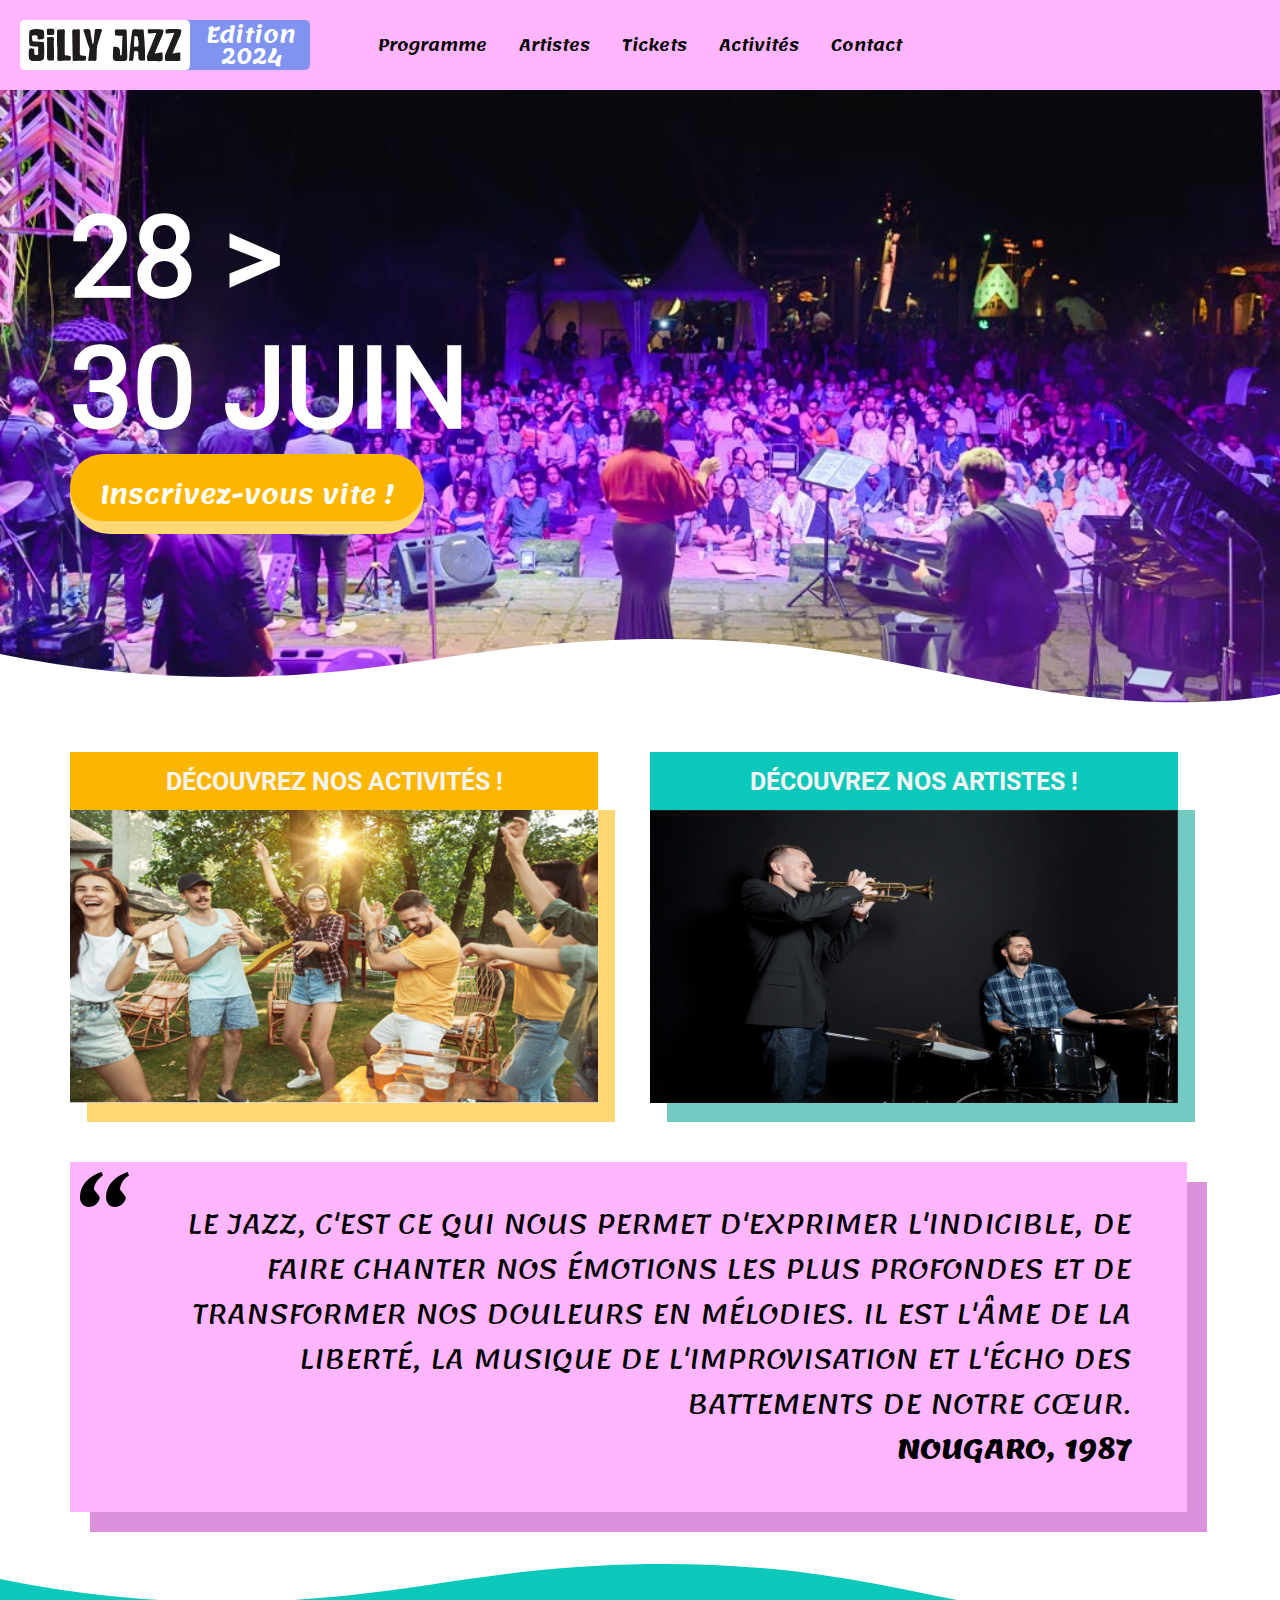
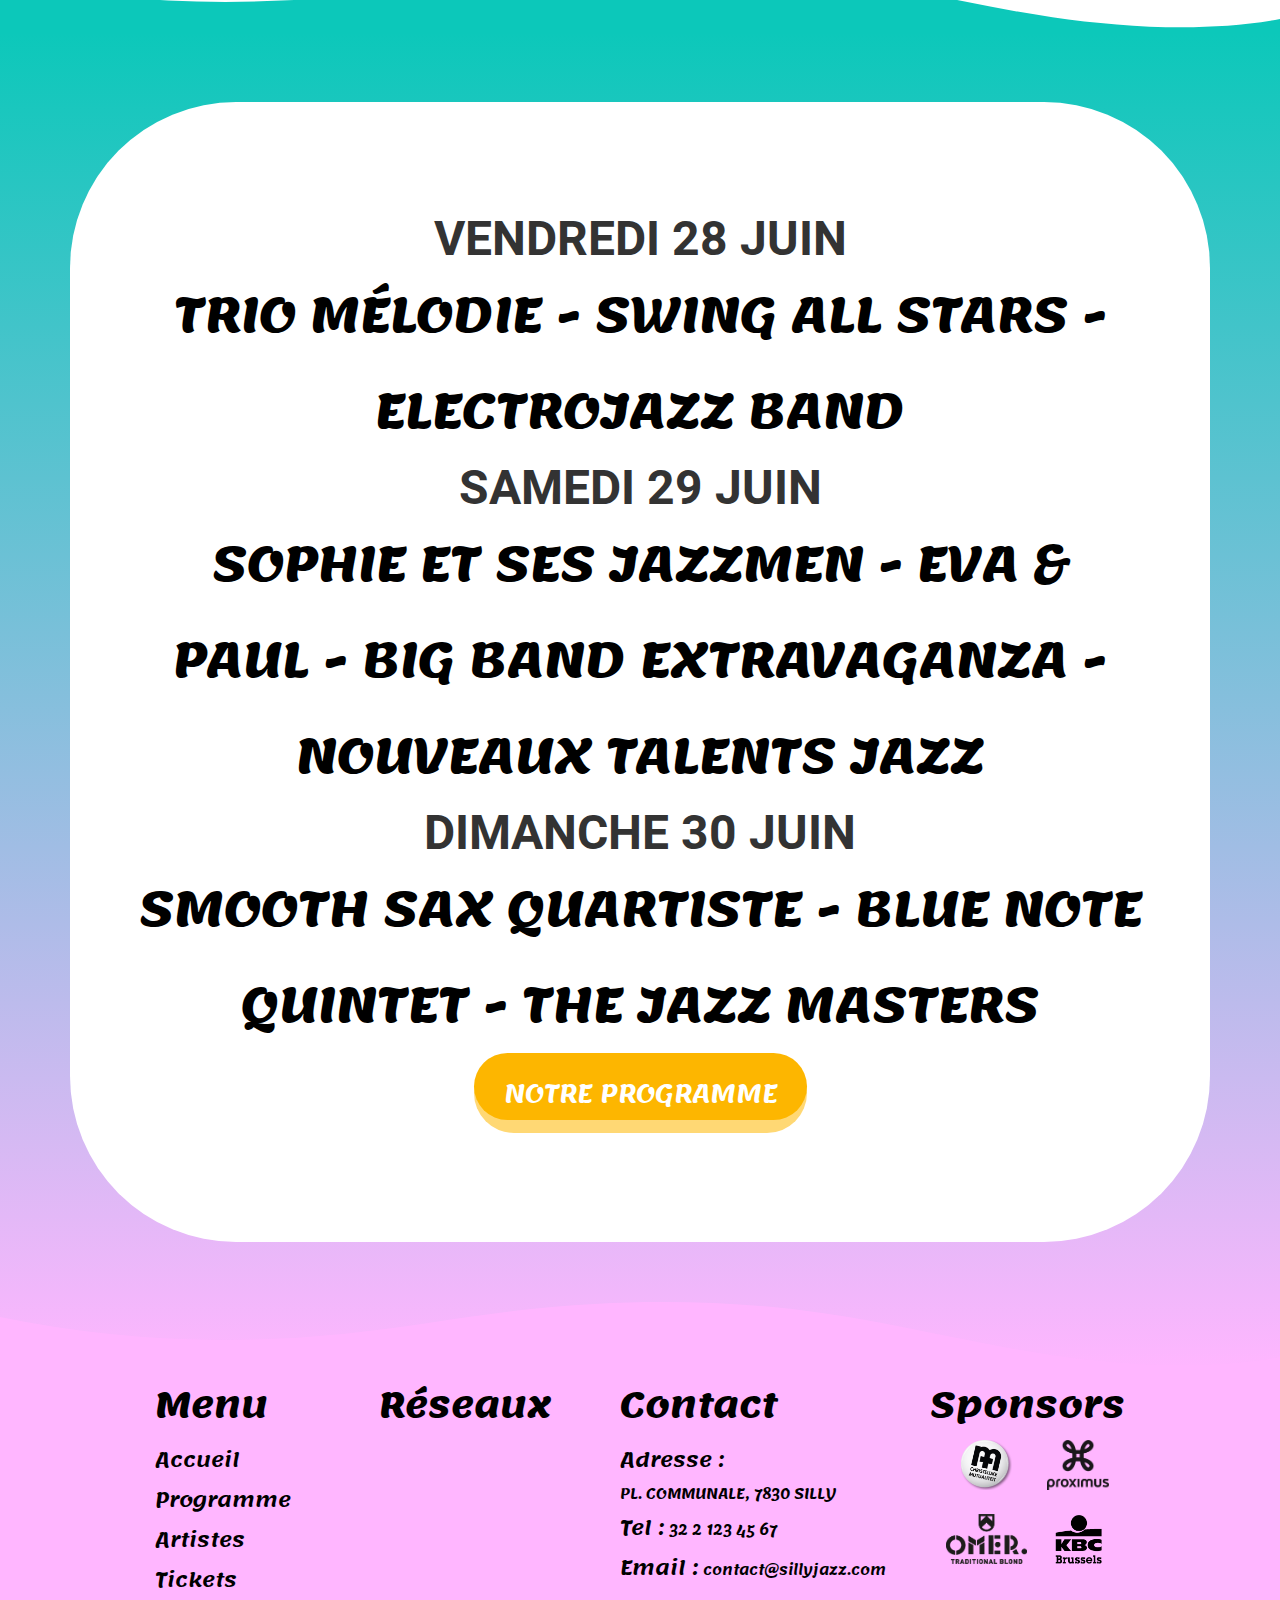
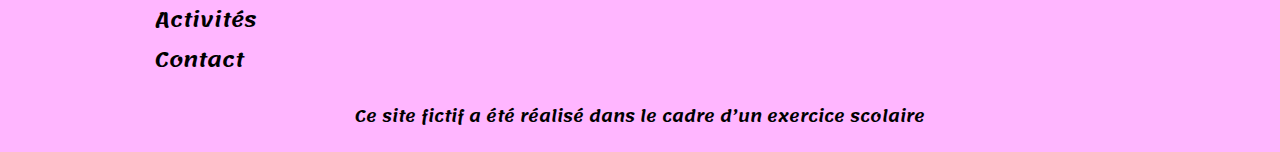
==== commit 95bc524a: "Add files via upload" ====
--- a/festival2024/index.html
+++ b/festival2024/index.html
@@ -7,32 +7,43 @@
     <meta name="description" content="Rejoignez le Festival de Jazz Évasion 2024 à Silly pour trois jours de musique envoûtante, d'activités interactives et de gastronomie savoureuse dans un cadre accueillant et inclusif.">
     <link rel="stylesheet" href="style.css">
     <title>Accueil</title>
-    <!-- lien font-awasome -->
-    <link rel="stylesheet" href="https://cdnjs.cloudflare.com/ajax/libs/font-awesome/6.5.2/css/all.min.css" integrity="sha512-SnH5WK+bZxgPHs44uWIX+LLJAJ9/2PkPKZ5QiAj6Ta86w+fsb2TkcmfRyVX3pBnMFcV7oQPJkl9QevSCWr3W6A==" crossorigin="anonymous" referrerpolicy="no-referrer" />
-    <link rel="manifest" href="manifest.json">
-    <!-- icones windows -->
-    <link rel="icon" type="image/png" href="images/icons/icon-16x16.png" sizes="16x16"> 
-    <link rel="icon" type="image/png" href="images/icons/icon-32x32.png" sizes="32x32"> 
-    <!-- icone racourcie safari -->
-    <link rel="mask-icon" href="images/icons/icon-16x16.png" color="#ffffff">
-    <!-- icones apple -->
-    <link rel="apple-touch-icon" sizes="128x128" href="images/icons/icon-128x128.png"> 
-    <link rel="apple-touch-icon" sizes="192x192" href="images/icons/icon-192x192.png">
-
-    <!-- open-graph -->
-    <meta property="og:title" content="SillyJazz festival">
-    <meta property="og:type" content="website">
-    <meta property="og:image" content="http://alexandre-boutry.be/images/logo.png">
-    <meta property="og:image:width" content="1650"> <meta property="og:image:height" content="484">
-    <meta property="og:url" content="http://alexandre-boutry.be/"> 
-    <meta property="og:description" content="Rejoignez le Festival de Jazz Évasion 2024 à Silly pour trois jours de musique envoûtante, d'activités interactives et de gastronomie savoureuse dans un cadre accueillant et inclusif.">
-    <!-- open-graph fa-x-twitter -->
-    <meta name="twitter:card" content="summary">
-    <meta name="twitter:site" content="http://alexandre-boutry.be/">
-    <meta name="twitter:title" content="SillyJazz">
-    <meta name="twitter:description" content="Rejoignez le Festival de Jazz Évasion 2024 à Silly pour trois jours de musique envoûtante, d'activités interactives et de gastronomie savoureuse dans un cadre accueillant et inclusif.">
-    <meta name="twitter:image" content="http://alexandre-boutry.be/images/icons/icon-128x128_background.svg">
-    
+     <!-- lien font-awasome -->
+     <link rel="stylesheet" href="https://cdnjs.cloudflare.com/ajax/libs/font-awesome/6.5.2/css/all.min.css" integrity="sha512-SnH5WK+bZxgPHs44uWIX+LLJAJ9/2PkPKZ5QiAj6Ta86w+fsb2TkcmfRyVX3pBnMFcV7oQPJkl9QevSCWr3W6A==" crossorigin="anonymous" referrerpolicy="no-referrer" />
+     <link rel="manifest" href="manifest.json">
+     <!-- icones windows -->
+     <link rel="icon" type="image/png" href="images/icons/icon-16x16.png" sizes="16x16"> 
+     <link rel="icon" type="image/png" href="images/icons/icon-32x32.png" sizes="32x32"> 
+     <link rel="icon" type="image/png" href="images/icons/icon-96x96.png" sizes="96x96"> 
+     <link rel="icon" type="image/png" href="images/icons/icon-128x128.png" sizes="128x128"> 
+     <link rel="icon" type="image/png" href="images/icons/icon-192x192.png" sizes="192x192"> 
+     <!-- icone racourcie safari -->
+     <link rel="mask-icon" href="images/icons/icon-16x16.png" color="#ffffff">
+     <!-- icones apple -->
+     <link rel="apple-touch-icon" sizes="16x16" href="images/icons/icon-16x16.png"> 
+     <link rel="apple-touch-icon" sizes="32x32" href="images/icons/icon-32x32.png">
+     <link rel="apple-touch-icon" sizes="72x72" href="images/icons/icon-72x72.png"> 
+     <link rel="apple-touch-icon" sizes="96x96" href="images/icons/icon-96x96.png">
+     <link rel="apple-touch-icon" sizes="128x128" href="images/icons/icon-128x128.png"> 
+     <link rel="apple-touch-icon" sizes="144x144" href="images/icons/icon-144x144.png">
+     <link rel="apple-touch-icon" sizes="152x152" href="images/icons/icon-152x152.png"> 
+     <meta name="application-name" content="sillyjazz">
+     <!-- open-graph -->
+     <meta property="og:title" content="SillyJazz festival">
+     <meta property="og:type" content="website">
+     <meta property="og:image" content="http://alexandre-boutry.be/images/logo.png">
+     <meta property="og:image:width" content="1650">
+     <meta property="og:image:height" content="484">
+     <meta property="og:url" content="http://alexandre-boutry.be/"> 
+     <meta property="og:description" content="Rejoignez le Festival de Jazz Évasion 2024 à Silly pour trois jours de musique envoûtante, d'activités interactives et de gastronomie savoureuse dans un cadre accueillant et inclusif.">
+     <meta property="og:locale" content="fr_FR">
+     <meta property="og:site_name" content="SillyJazz">
+     <!-- open-graph fa-x-twitter -->
+     <meta name="twitter:card" content="summary">
+     <meta name="twitter:site" content="@sillyjazz">
+     <meta name="twitter:title" content="SillyJazz">
+     <meta name="twitter:description" content="Rejoignez le Festival de Jazz Évasion 2024 à Silly pour trois jours de musique envoûtante, d'activités interactives et de gastronomie savoureuse dans un cadre accueillant et inclusif.">
+     <meta name="twitter:image" content="images/icons/icon-128x128_background.svg">
+     <link rel="canonical" href="http://alexandre-boutry.be/">
 </head>
 <body>
     <header> 
@@ -187,7 +198,7 @@
             </div>
             <div class="contact">
                 <h3>Contact</h3>
-                <p><span>Adresse :</span><br>PL. COMMUNALE 18, 7830 SILLY</p>
+                <p><span>Adresse :</span><br>PL. COMMUNALE, 7830 SILLY</p>
                 <p><span>Tel :</span> 32 2 123 45 67</p>
                 <p><span>Email :</span> contact@sillyjazz.com</p>
             </div>
--- a/festival2024/style.css
+++ b/festival2024/style.css
@@ -110,6 +110,9 @@
   color: black;
   font-weight: bold;
 }
+.navbar .nav ul li:hover a {
+  color: white;
+}
 .navbar .social-media {
   position: absolute;
   right: 5%;
@@ -125,6 +128,9 @@
 }
 .navbar .social-media i {
   color: black;
+}
+.navbar .social-media a:hover i {
+  color: white;
 }
 
 nav#slidingMenu {
@@ -945,6 +951,9 @@
   color: black;
   font-weight: bold;
 }
+.navbar .nav ul li:hover a {
+  color: white;
+}
 .navbar .social-media {
   position: absolute;
   right: 5%;
@@ -960,6 +969,9 @@
 }
 .navbar .social-media i {
   color: black;
+}
+.navbar .social-media a:hover i {
+  color: white;
 }
 
 nav#slidingMenu {
@@ -1970,6 +1982,10 @@
 .activite .container .card_gauche .titre {
   grid-area: 1/1/2/2;
 }
+.activite .container .card_gauche .titre h2 {
+  padding-block: 10px;
+  line-height: 25px;
+}
 .activite .container .card_gauche .image_activite {
   grid-area: 2/1/3/2;
 }
@@ -1985,13 +2001,16 @@
 .activite .container .card_droite .titre {
   grid-area: 1/2/2/2;
 }
+.activite .container .card_droite .titre h2 {
+  padding-block: 10px;
+  line-height: 25px;
+}
 .activite .container .card_droite .image_activite {
   grid-area: 2/2/3/3;
 }
 .activite .container .card_droite .texte_activite {
   grid-area: 2/1/3/2;
 }
-
 .activite .container .card1 .titre, .activite .container .card2 .titre, .activite .container .card3 .titre {
   width: 100%;
   height: 50px;
